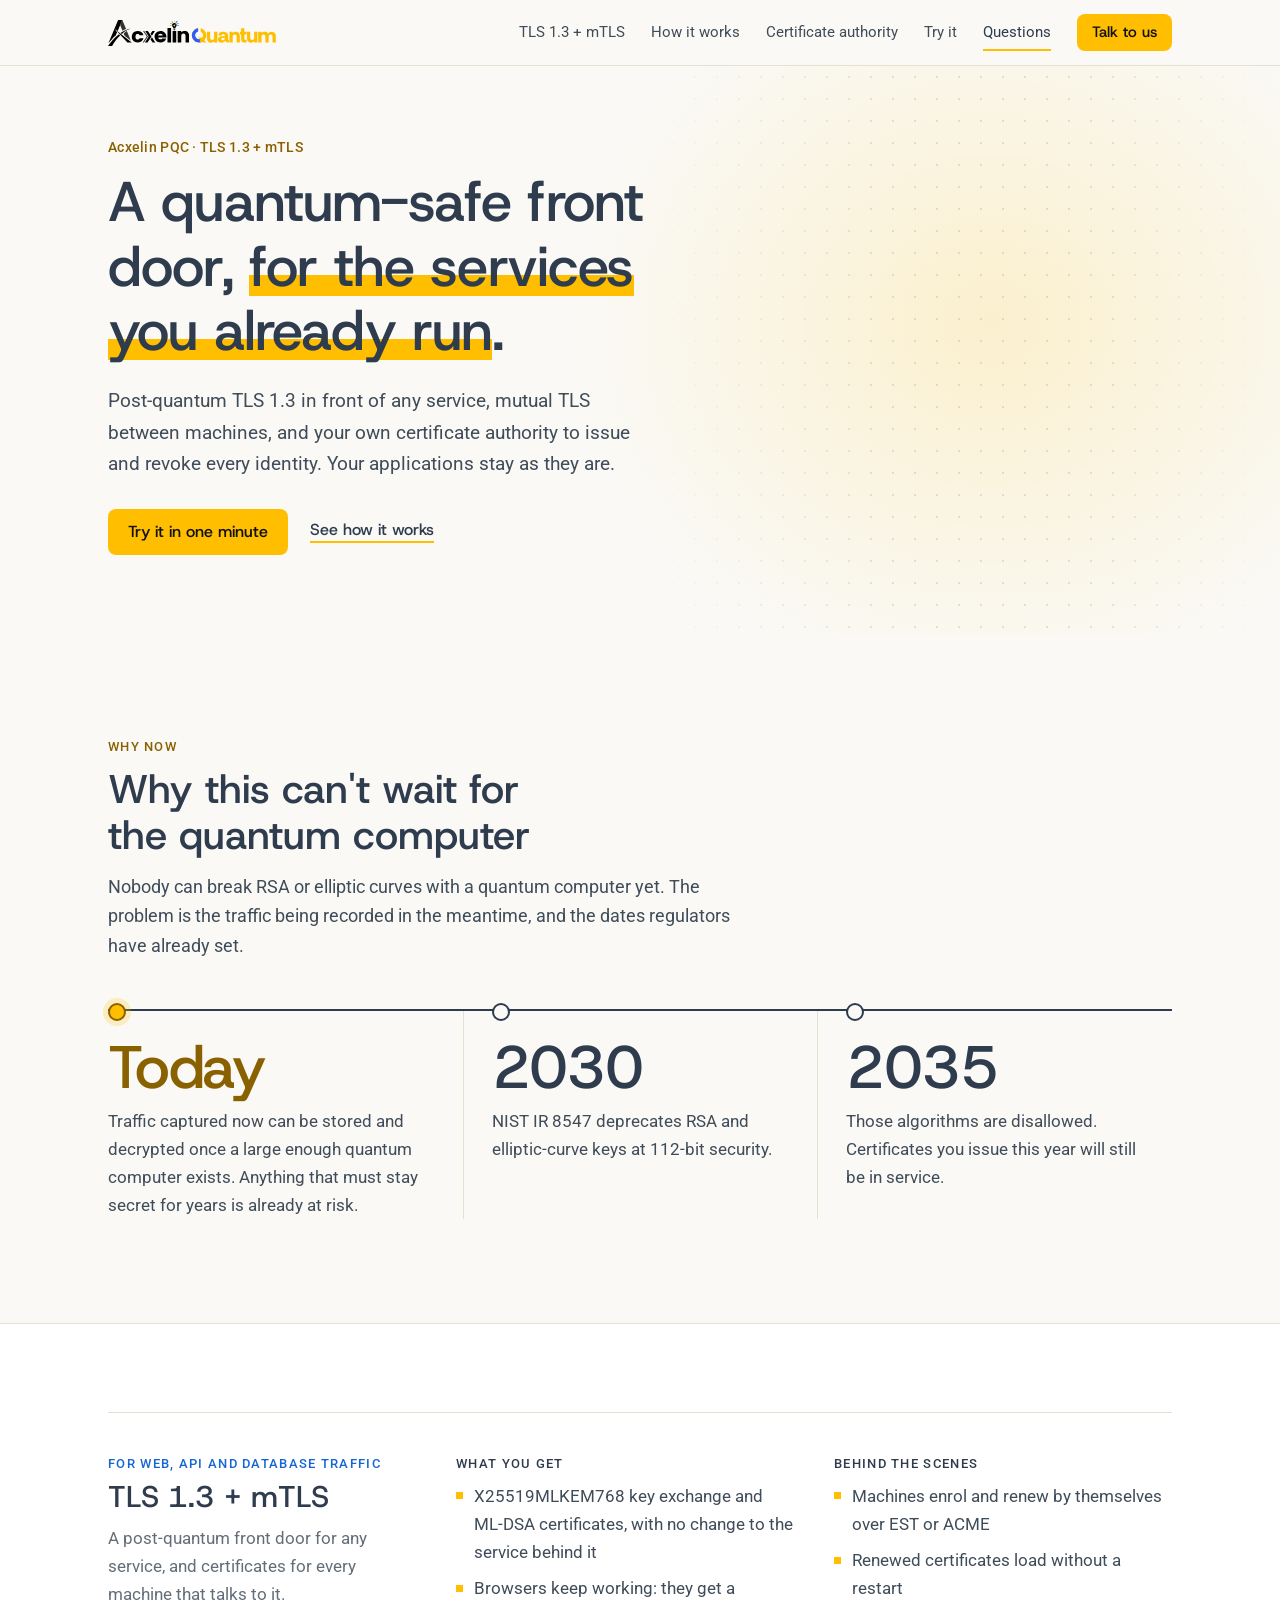
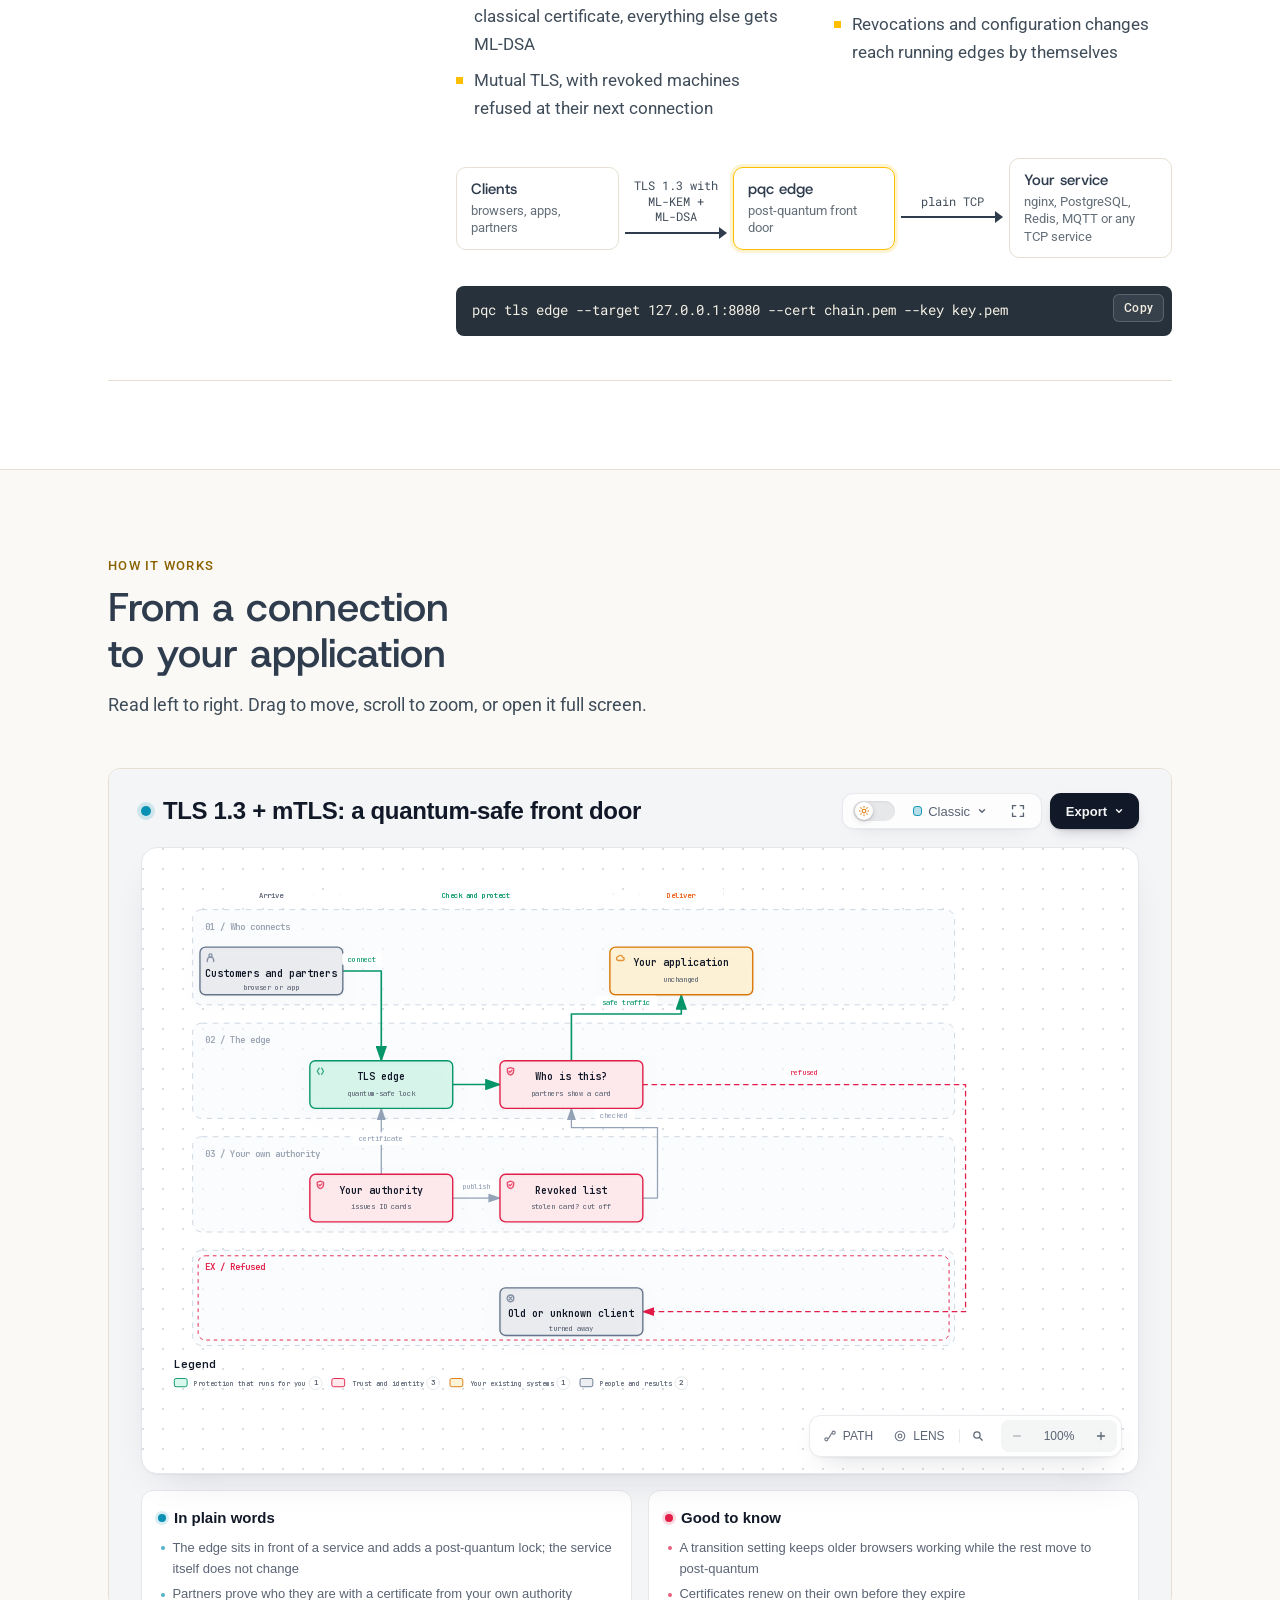
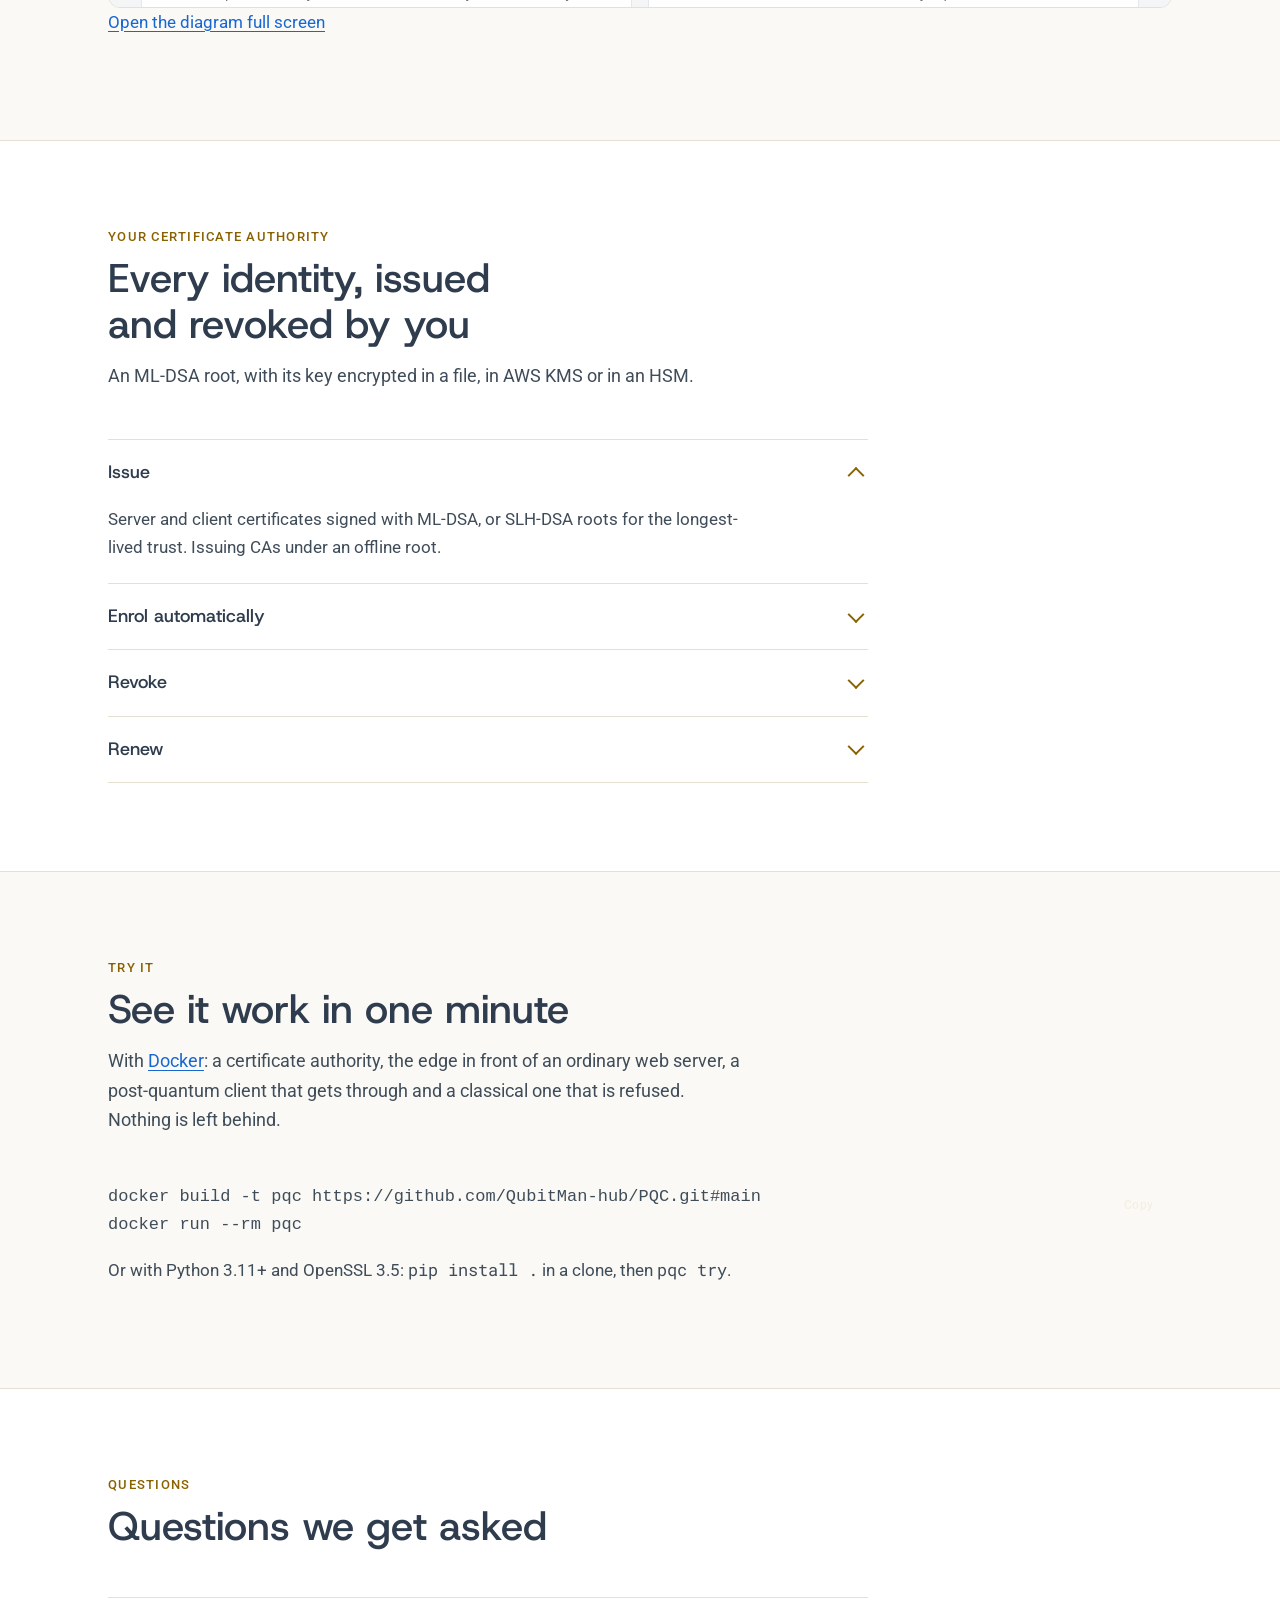
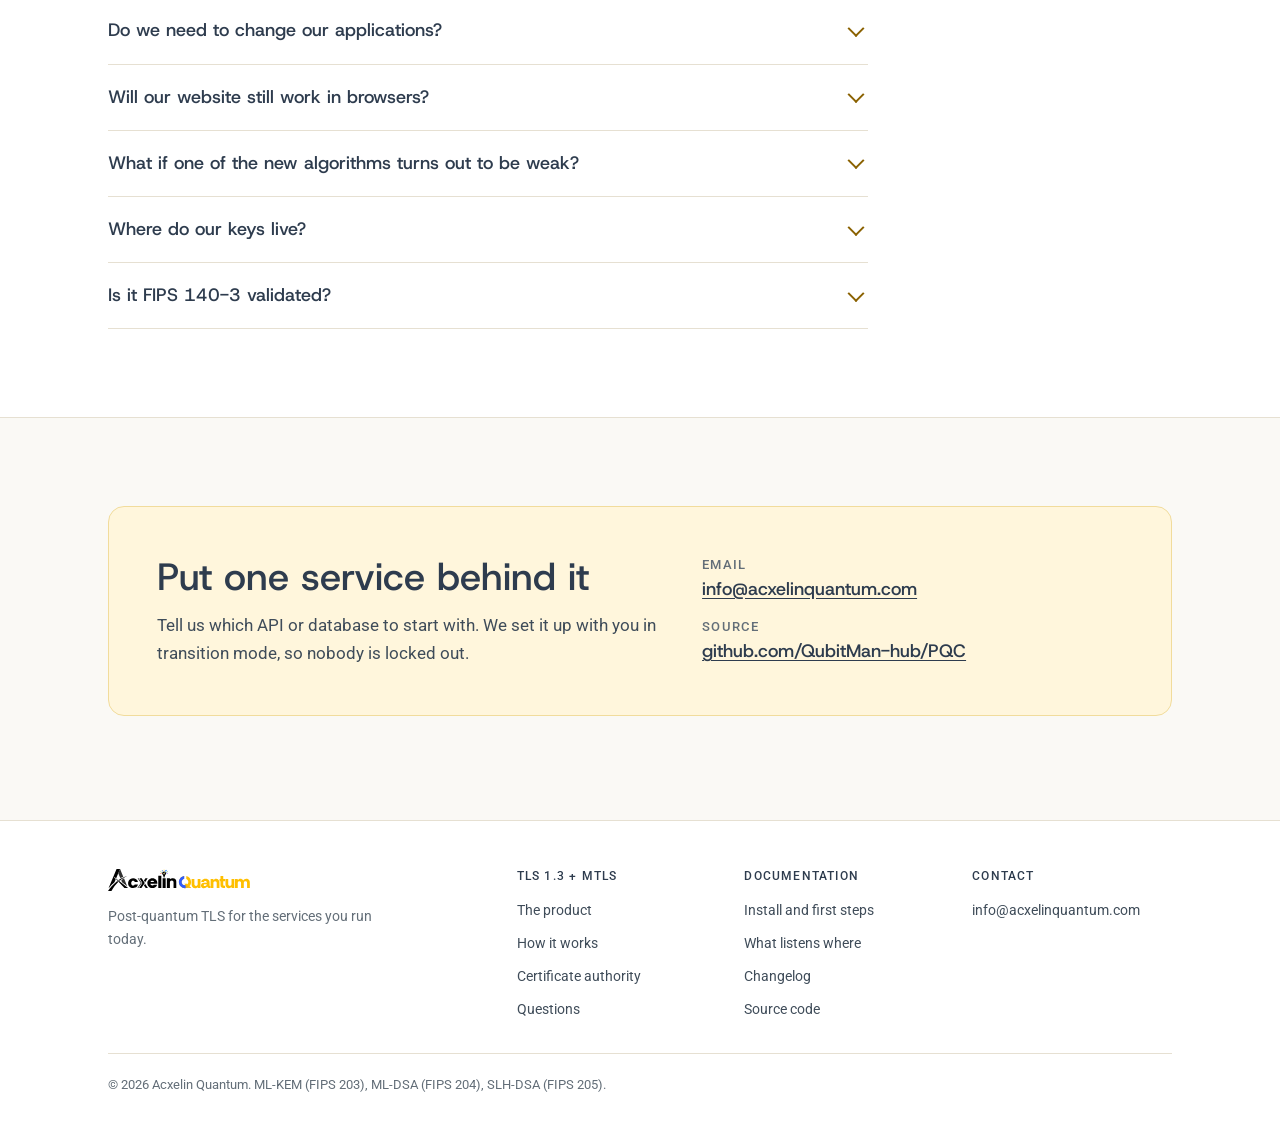
==== site/index.html @ 88c6c19c "Acxelin PQC: post-quantum TLS 1.3 + mTLS and its certificate authority The TLS edge (terminate and o" ====
<!doctype html>
<html lang="en">
<head>
<meta charset="utf-8">
<meta name="viewport" content="width=device-width, initial-scale=1, viewport-fit=cover">
<title>Acxelin PQC: TLS 1.3 + mTLS</title>
<meta name="description" content="Post-quantum TLS 1.3 in front of the services you already run, mutual TLS between them, and your own certificate authority.">
<meta name="theme-color" content="#faf9f5">
<link rel="icon" href="assets/favicon.png" type="image/png">
<link rel="apple-touch-icon" href="assets/apple-touch-icon.png">
<link rel="preload" href="assets/fonts/host-grotesk.woff2" as="font" type="font/woff2" crossorigin>
<link rel="preload" href="assets/fonts/roboto.woff2" as="font" type="font/woff2" crossorigin>
<link rel="stylesheet" href="style.css">
</head>
<body>
<a class="skip" href="#main">Skip to content</a>

<header class="top">
  <div class="wrap">
    <a href="#main" aria-label="Acxelin Quantum, top of page"><img src="assets/acxelin-quantum.svg" alt="Acxelin Quantum" width="537" height="83"></a>
    <nav id="nav" aria-label="Main">
      <a href="#tls">TLS 1.3 + mTLS</a>
      <a href="#how">How it works</a>
      <a href="#ca">Certificate authority</a>
      <a href="#use">Try it</a>
      <a href="#faq">Questions</a>
      <a class="btn" href="#contact">Talk to us</a>
    </nav>
    <button class="menu" type="button" aria-expanded="false" aria-controls="nav"><span></span>Menu</button>
  </div>
</header>

<main id="main">
  <div class="hero">
    <div class="wrap">
      <div>
        <p class="kicker">Acxelin PQC · TLS 1.3 + mTLS</p>
        <h1>A quantum-safe front door, <span>for the services you already run</span>.</h1>
        <p class="lead">Post-quantum TLS 1.3 in front of any service, mutual TLS between machines, and your own certificate authority to issue and revoke every identity. Your applications stay as they are.</p>
        <div class="actions">
          <a class="btn" href="#use">Try it in one minute</a>
          <a class="link" href="#how">See how it works</a>
        </div>
      </div>
    </div>
  </div>

  <section id="why">
    <div class="wrap">
      <div class="intro">
        <p class="kicker">Why now</p>
        <h2>Why this can't wait for the quantum computer</h2>
        <p>Nobody can break RSA or elliptic curves with a quantum computer yet. The problem is the traffic being recorded in the meantime, and the dates regulators have already set.</p>
      </div>
      <div class="dates">
        <div><strong class="now">Today</strong><p>Traffic captured now can be stored and decrypted once a large enough quantum computer exists. Anything that must stay secret for years is already at risk.</p></div>
        <div><strong>2030</strong><p>NIST IR 8547 deprecates RSA and elliptic-curve keys at 112-bit security.</p></div>
        <div><strong>2035</strong><p>Those algorithms are disallowed. Certificates you issue this year will still be in service.</p></div>
      </div>
    </div>
  </section>

  <section id="tls" class="alt">
    <div class="wrap">
      <article class="product">
        <div class="name"><span>For web, API and database traffic</span><h3>TLS 1.3 + mTLS</h3><p>A post-quantum front door for any service, and certificates for every machine that talks to it.</p></div>
        <div class="detail">
          <div><h4>What you get</h4><ul>
            <li>X25519MLKEM768 key exchange and ML-DSA certificates, with no change to the service behind it</li>
            <li>Browsers keep working: they get a classical certificate, everything else gets ML-DSA</li>
            <li>Mutual TLS, with revoked machines refused at their next connection</li>
          </ul></div>
          <div><h4>Behind the scenes</h4><ul>
            <li>Machines enrol and renew by themselves over EST or ACME</li>
            <li>Renewed certificates load without a restart</li>
            <li>Revocations and configuration changes reach running edges by themselves</li>
          </ul></div>
          <ol class="flow run" aria-label="Clients connect to the edge over post-quantum TLS; the edge passes plain TCP to your unchanged service">
            <li><b>Clients</b><span>browsers, apps, partners</span></li>
            <li class="hop"><span>TLS 1.3 with <i>ML-KEM</i> + <i>ML-DSA</i></span></li>
            <li class="edge"><b>pqc edge</b><span>post-quantum front door</span></li>
            <li class="hop"><span>plain TCP</span></li>
            <li><b>Your service</b><span>nginx, PostgreSQL, Redis, MQTT or any TCP service</span></li>
          </ol>
          <div class="run"><pre>pqc tls edge --target 127.0.0.1:8080 --cert chain.pem --key key.pem</pre></div>
        </div>
      </article>
    </div>
  </section>

  <section id="how">
    <div class="wrap">
      <div class="intro">
        <p class="kicker">How it works</p>
        <h2>From a connection to your application</h2>
        <p>Read left to right. Drag to move, scroll to zoom, or open it full screen.</p>
      </div>
      <iframe class="diagram" src="how-it-works/tls.html" title="TLS 1.3 + mTLS: clients reach the edge, which checks their certificate against your authority and its revocation list, refuses old or unknown clients, and passes safe traffic to your unchanged application" loading="lazy"></iframe>
      <p class="fine"><a href="how-it-works/tls.html">Open the diagram full screen</a></p>
    </div>
  </section>

  <section id="ca" class="alt">
    <div class="wrap">
      <div class="intro">
        <p class="kicker">Your certificate authority</p>
        <h2>Every identity, issued and revoked by you</h2>
        <p>An ML-DSA root, with its key encrypted in a file, in AWS KMS or in an HSM.</p>
      </div>
      <div class="faq">
        <details open><summary>Issue</summary><p>Server and client certificates signed with ML-DSA, or SLH-DSA roots for the longest-lived trust. Issuing CAs under an offline root.</p></details>
        <details><summary>Enrol automatically</summary><p>Machines enrol and renew over EST (RFC 7030) with one-time tokens, or over ACME (RFC 8555); their keys never leave them.</p></details>
        <details><summary>Revoke</summary><p>One command adds a certificate to the revocation list; edges fetch it every minute and refuse that certificate from the next connection.</p></details>
        <details><summary>Renew</summary><p><code>pqc ca maintain</code>, run daily, renews what expires within 30 days and re-signs the revocation list.</p></details>
      </div>
    </div>
  </section>

  <section id="use">
    <div class="wrap">
      <div class="intro">
        <p class="kicker">Try it</p>
        <h2>See it work in one minute</h2>
        <p>With <a href="https://www.docker.com/products/docker-desktop/">Docker</a>: a certificate authority, the edge in front of an ordinary web server, a post-quantum client that gets through and a classical one that is refused. Nothing is left behind.</p>
      </div>
      <pre>docker build -t pqc https://github.com/QubitMan-hub/PQC.git#main
docker run --rm pqc</pre>
      <p class="fine">Or with Python 3.11+ and OpenSSL 3.5: <code>pip install .</code> in a clone, then <code>pqc try</code>.</p>
    </div>
  </section>

  <section id="faq" class="alt">
    <div class="wrap">
      <div class="intro">
        <p class="kicker">Questions</p><h2>Questions we get asked</h2></div>
      <div class="faq">
        <details><summary>Do we need to change our applications?</summary><p>No. The TLS edge runs in front of the service, as a separate machine or as a Kubernetes sidecar, and forwards plain traffic to it. Clients that cannot speak post-quantum TLS yet can reach the service through a second edge on their side.</p></details>
        <details><summary>Will our website still work in browsers?</summary><p>Yes. Browsers already use the post-quantum key exchange, but they cannot check ML-DSA certificates yet. In transition mode the edge gives them a normal ECDSA or RSA certificate and gives ML-DSA to every client that can use it, on the same port.</p></details>
        <details><summary>What if one of the new algorithms turns out to be weak?</summary><p>Every connection combines a classical algorithm with a post-quantum one, so an attacker has to break both. If either holds, your data stays protected.</p></details>
        <details><summary>Where do our keys live?</summary><p>On your systems, or in your own AWS KMS or HSM. We never hold your keys, and nothing depends on a service we run.</p></details>
        <details><summary>Is it FIPS 140-3 validated?</summary><p>Not yet. It uses the FIPS 203, 204 and 205 algorithms through OpenSSL 3.5, but the product has not been through FIPS 140-3 validation, and no independent security review has been done yet.</p></details>
      </div>
    </div>
  </section>

  <section class="contact" id="contact">
    <div class="wrap">
      <div class="box">
        <div>
          <h2>Put one service behind it</h2>
          <p>Tell us which API or database to start with. We set it up with you in transition mode, so nobody is locked out.</p>
        </div>
        <dl>
          <div><dt>Email</dt><dd><a href="mailto:info@acxelinquantum.com">info@acxelinquantum.com</a></dd></div>
          <div><dt>Source</dt><dd><a href="https://github.com/QubitMan-hub/PQC">github.com/QubitMan-hub/PQC</a></dd></div>
        </dl>
      </div>
    </div>
  </section>
</main>

<footer>
  <div class="wrap">
    <div class="brand">
      <a href="#main" aria-label="Acxelin PQC"><img src="assets/acxelin-quantum.svg" alt="Acxelin Quantum" width="537" height="83"></a>
      <p>Post-quantum TLS for the services you run today.</p>
    </div>
    <nav aria-label="Footer">
      <div><b>TLS 1.3 + mTLS</b><a href="#tls">The product</a><a href="#how">How it works</a><a href="#ca">Certificate authority</a><a href="#faq">Questions</a></div>
      <div><b>Documentation</b><a href="https://github.com/QubitMan-hub/PQC#install">Install and first steps</a><a href="https://github.com/QubitMan-hub/PQC#what-listens-where">What listens where</a><a href="https://github.com/QubitMan-hub/PQC/blob/main/CHANGELOG.md">Changelog</a><a href="https://github.com/QubitMan-hub/PQC">Source code</a></div>
      <div><b>Contact</b><a href="mailto:info@acxelinquantum.com">info@acxelinquantum.com</a></div>
    </nav>
    <small>© 2026 Acxelin Quantum. ML-KEM (FIPS 203), ML-DSA (FIPS 204), SLH-DSA (FIPS 205).</small>
  </div>
</footer>
<script src="site.js" defer></script>
</body>
</html>
---- site/style.css ----
@font-face { font-family: "Host Grotesk"; font-style: normal; font-weight: 400 600; font-display: swap; src: url("assets/fonts/host-grotesk.woff2") format("woff2"); }
@font-face { font-family: "Roboto"; font-style: normal; font-weight: 400 500; font-display: swap; src: url("assets/fonts/roboto.woff2") format("woff2"); }
@font-face { font-family: "Roboto Mono"; font-style: normal; font-weight: 400 500; font-display: swap; src: url("assets/fonts/roboto-mono.woff2") format("woff2"); }
:root {
  color-scheme: light;
  --bg: #faf9f5;
  --paper: #ffffff;
  --ink: #2e3c4e;
  --body: #3f4c59;
  --muted: #636e78;
  --rule: #e6e0d2;
  --amber: #ffbf00;
  --amber-deep: #8a6100;
  --amber-wash: #fff6dc;
  --blue: #1767d2;
  --ok: #26734d;
  --warn: #8a6100;
  --bad: #b3431f;
  --display: "Host Grotesk", "Segoe UI", system-ui, sans-serif;
  --text: Roboto, "Segoe UI", system-ui, sans-serif;
  --mono: "Roboto Mono", ui-monospace, Menlo, Consolas, monospace;
}
* { box-sizing: border-box; }
html { scroll-behavior: smooth; }
@media (prefers-reduced-motion: reduce) { html { scroll-behavior: auto; } }
body { margin: 0; background: var(--bg); color: var(--body); font: 400 17px/1.65 var(--text); -webkit-font-smoothing: antialiased; }
img { max-width: 100%; display: block; }
a { color: var(--blue); text-underline-offset: 3px; }
a:focus-visible, button:focus-visible, summary:focus-visible { outline: 3px solid var(--blue); outline-offset: 3px; border-radius: 4px; }
h1, h2, h3 { font-family: var(--display); color: var(--ink); font-weight: 500; line-height: 1.15; margin: 0; text-wrap: balance; }
p { margin: 0; }
ul, ol { margin: 0; padding: 0; list-style: none; }
.skip { position: absolute; left: -999px; top: 8px; background: var(--ink); color: #fff; padding: 8px 12px; border-radius: 6px; z-index: 50; }
.skip:focus { left: 16px; }
.wrap { max-width: 1120px; margin: 0 auto; padding-inline: 28px; }
@media (max-width: 560px) { .wrap { padding-inline: 16px; } }
.kicker { font: 500 14px/1.3 var(--text); color: var(--amber-deep); letter-spacing: .02em; }
.kicker a { color: inherit; }
.kicker span { color: var(--rule); margin-inline: 4px; }
.btn { display: inline-flex; align-items: center; gap: 10px; font: 500 16px/1 var(--display); padding: 15px 20px; border-radius: 8px; text-decoration: none; background: var(--amber); color: #111; transition: box-shadow .15s; }
.btn:hover { box-shadow: 0 4px 0 #e5a500; }
.btn:active { transform: translateY(1px); box-shadow: 0 2px 0 #e5a500; }
.link { font: 500 16px/1 var(--display); color: var(--ink); text-decoration: none; border-bottom: 2px solid var(--amber); padding-bottom: 3px; }
.link:hover { color: #000; }
button.link { background: none; border: 0; border-bottom: 2px solid var(--amber); border-radius: 0; padding: 0 0 3px; cursor: pointer; }
code, .mono { font-family: var(--mono); }

/* header */
.top { position: sticky; top: 0; z-index: 20; background: rgba(250, 249, 245, .9); backdrop-filter: saturate(1.4) blur(10px); -webkit-backdrop-filter: saturate(1.4) blur(10px); border-bottom: 1px solid var(--rule); transition: box-shadow .2s; }
.top.scrolled { box-shadow: 0 10px 30px -22px rgba(46, 60, 78, .45); }
.top .wrap { display: flex; align-items: center; justify-content: space-between; gap: 20px; padding-block: 14px; }
.top img { height: 26px; width: auto; }
.top nav { display: flex; align-items: center; gap: 26px; }
.top nav a { color: var(--body); text-decoration: none; white-space: nowrap; font-size: 15px; padding-block: 6px; box-shadow: inset 0 -2px transparent; transition: color .15s, box-shadow .15s; }
.top nav a:hover { color: var(--ink); }
.top nav a[aria-current] { color: var(--ink); box-shadow: inset 0 -2px var(--amber); }
.top nav .tool { padding-left: 22px; border-left: 1px solid var(--rule); color: var(--ink); font-weight: 500; }
.top nav .back::before { content: "\2190"; margin-right: 6px; color: var(--amber-deep); }
.top nav .btn { padding: 11px 15px; font-size: 15px; color: #111; }
.top nav .help { display: inline-grid; place-items: center; width: 34px; height: 34px; padding: 0; border: 1px solid var(--rule); border-radius: 50%; font: 600 15px/1 var(--display); color: var(--ink); background: var(--paper); }
.top nav .help:hover { border-color: var(--amber); color: #000; }
.top nav .help b { position: absolute; width: 1px; height: 1px; overflow: hidden; clip-path: inset(50%); white-space: nowrap; }
.menu { display: none; align-items: center; gap: 10px; background: none; border: 1px solid var(--rule); border-radius: 8px; padding: 9px 12px; font: 500 15px/1 var(--display); color: var(--ink); cursor: pointer; }
.menu span, .menu span::before, .menu span::after { display: block; width: 16px; height: 2px; background: currentColor; border-radius: 1px; position: relative; transition: transform .2s, background .2s; }
.menu span::before, .menu span::after { content: ""; position: absolute; left: 0; }
.menu span::before { top: -5px; }
.menu span::after { top: 5px; }
.top.open .menu span { background: transparent; }
.top.open .menu span::before { transform: translateY(5px) rotate(45deg); }
.top.open .menu span::after { transform: translateY(-5px) rotate(-45deg); }
@media (max-width: 960px) {
  .top nav { gap: 20px; }
  .top nav .tool { padding-left: 16px; }
}
@media (max-width: 920px) {
  .menu { display: inline-flex; }
  .top .wrap > a:first-child { margin-right: auto; }
  .top nav a:not(.btn) { display: none; }
  .top.open nav { position: absolute; top: 100%; left: 0; right: 0; flex-direction: column; align-items: stretch; gap: 0; padding: 6px 16px 18px; background: var(--bg); border-bottom: 1px solid var(--rule); box-shadow: 0 18px 30px -24px rgba(46, 60, 78, .5); }
  .top.open nav a:not(.btn) { display: block; padding: 13px 0; font-size: 17px; border-bottom: 1px solid var(--rule); box-shadow: none; }
  .top.open nav .tool { padding-left: 0; border-left: 0; }
  .top.open nav .help { width: auto; height: auto; border: 0; border-bottom: 1px solid var(--rule); border-radius: 0; background: none; font: inherit; }
  .top.open nav .help span { display: none; }
  .top.open nav .help b { position: static; width: auto; height: auto; clip-path: none; font-weight: 400; }
  .top.open nav .btn { margin-top: 14px; justify-content: center; }
}
@media (max-width: 400px) { .top .wrap > nav .btn { display: none; } .top.open .wrap > nav .btn { display: inline-flex; } }
[id] { scroll-margin-top: 84px; }

/* hero */
.hero { padding-block: 72px 80px; position: relative; overflow: hidden; isolation: isolate; }
.hero::before { content: ""; position: absolute; z-index: -1; inset: -20% -10% auto 45%; height: 130%; background: radial-gradient(closest-side, rgba(255, 191, 0, .16), rgba(255, 191, 0, 0)); pointer-events: none; }
.hero::after { content: ""; position: absolute; z-index: -1; inset: 0 0 0 50%; background-image: radial-gradient(rgba(46, 60, 78, .13) 1px, transparent 1.4px); background-size: 22px 22px; -webkit-mask-image: linear-gradient(90deg, transparent, #000 40%, #000 70%, transparent); mask-image: linear-gradient(90deg, transparent, #000 40%, #000 70%, transparent); pointer-events: none; }
@media (max-width: 940px) { .hero::after { inset: 45% 0 0 0; } .hero::before { inset: 30% -30% auto 0; } }
.hero.lost .wrap { grid-template-columns: minmax(0, 1fr); min-height: 46vh; }
.hero .wrap { display: grid; grid-template-columns: 1.1fr .9fr; gap: 64px; align-items: center; }
@media (max-width: 940px) { .hero .wrap { grid-template-columns: 1fr; gap: 44px; } .hero { padding-block: 44px 56px; } }
.hero h1 { font-size: clamp(36px, 4.6vw, 56px); letter-spacing: -.015em; margin-block: 14px 22px; }
.hero h1 span { background: linear-gradient(transparent 62%, var(--amber) 62%, var(--amber) 90%, transparent 90%); }
.hero .lead { font-size: 19px; max-width: 34em; }
.hero .actions { display: flex; flex-wrap: wrap; align-items: center; gap: 22px; margin-top: 30px; }
.hero .fine { margin-top: 18px; font-size: 14px; color: var(--muted); }
.hero .try { display: grid; gap: 8px; margin-top: 28px; max-width: 560px; }
.hero .try p { font-size: 14px; color: var(--muted); }
.hero .try pre { margin: 0; padding: 13px 80px 13px 16px; background: #26313c; color: #f4efe2; border-radius: 8px; font: 13.5px/1.6 var(--mono); overflow-x: auto; }

.report { background: var(--paper); border: 1px solid var(--rule); border-radius: 12px; box-shadow: 0 1px 0 var(--rule), 0 18px 40px -24px rgba(46, 60, 78, .35); overflow: hidden; }
.report header { display: flex; justify-content: space-between; align-items: baseline; gap: 12px; padding: 16px 20px; border-bottom: 1px solid var(--rule); }
.report header b { font: 500 15px/1.3 var(--display); color: var(--ink); }
.report header span { font-size: 13px; color: var(--muted); }
.report table { width: 100%; border-collapse: collapse; font-size: 14px; }
.report td { padding: 12px 20px; border-bottom: 1px solid var(--rule); vertical-align: middle; }
.report tr:last-child td { border-bottom: 0; }
.report td:first-child { font-family: var(--mono); font-size: 13px; color: var(--ink); overflow-wrap: anywhere; }
.report td small { display: block; margin-top: 3px; font: 400 13px/1.4 var(--text); color: var(--muted); }
.report td:last-child { width: 1%; text-align: right; }
.grade { display: inline-grid; place-items: center; width: 28px; height: 28px; border-radius: 6px; font: 600 15px/1 var(--display); }
.g-a { background: #e3f1e8; color: var(--ok); }
.g-b { background: #fff1c7; color: var(--warn); }
.g-c { background: #fbe5dc; color: var(--bad); }
.g-f { background: #ece9e2; color: #4f5963; }
.report footer { padding: 12px 20px; background: var(--bg); border-top: 1px solid var(--rule); font-size: 13px; color: var(--muted); }

/* built on */
.built { border-block: 1px solid var(--rule); }
.built .wrap { display: flex; flex-wrap: wrap; align-items: baseline; gap: 8px 26px; padding-block: 18px; font-size: 15px; color: var(--muted); }
.built b { font: 500 13px/1 var(--text); letter-spacing: .1em; text-transform: uppercase; color: var(--ink); }

section { padding-block: 104px 0; }
@media (max-width: 720px) { section { padding-block: 72px 0; } }
.intro { max-width: 640px; margin-bottom: 48px; display: grid; gap: 14px; }
.intro .kicker { margin-bottom: -4px; letter-spacing: .1em; text-transform: uppercase; font-size: 12.5px; }
.intro h2 { font-size: clamp(30px, 3.4vw, 40px); }
.intro p { font-size: 18px; }

/* dates */
.dates { display: grid; grid-template-columns: repeat(3, 1fr); gap: 0; border-top: 2px solid var(--ink); }
.dates > div { padding: 26px 28px 0 0; display: grid; gap: 10px; align-content: start; position: relative; }
.dates > div::before { content: ""; position: absolute; top: -8px; left: 0; width: 14px; height: 14px; border-radius: 50%; background: var(--bg); border: 2px solid var(--ink); }
.dates > div + div::before { left: 28px; }
.dates > div:first-child::before { background: var(--amber); border-color: var(--amber-deep); box-shadow: 0 0 0 5px rgba(255, 191, 0, .22); }
.dates > div + div { padding-left: 28px; border-left: 1px solid var(--rule); }
.dates strong { font: 500 clamp(40px, 5vw, 60px)/1 var(--display); color: var(--ink); letter-spacing: -.02em; }
.dates strong.now { color: var(--amber-deep); }
@media (max-width: 760px) { .dates { grid-template-columns: 1fr; } .dates > div, .dates > div + div { padding: 22px 0; border-left: 0; border-bottom: 1px solid var(--rule); } .dates > div + div::before { display: none; } }

/* products */
.product { display: grid; grid-template-columns: 300px minmax(0, 1fr); gap: 48px; padding-block: 44px; border-top: 1px solid var(--rule); }
.product:last-of-type { border-bottom: 1px solid var(--rule); }
@media (max-width: 860px) { .product { grid-template-columns: minmax(0, 1fr); gap: 20px; padding-block: 34px; } }
.product .name { display: grid; gap: 10px; align-content: start; align-self: start; }
@media (min-width: 861px) { .product .name { position: sticky; top: 96px; } }
.jump { display: grid; grid-template-columns: repeat(4, minmax(0, 1fr)); gap: 14px; margin-bottom: 40px; }
.jump a { position: relative; display: grid; gap: 8px; align-content: start; padding: 20px 20px 18px; background: var(--paper); border: 1px solid var(--rule); border-radius: 10px; text-decoration: none; color: var(--body); transition: border-color .15s, transform .15s, box-shadow .15s; }
.jump a::after { content: "\2193"; position: absolute; top: 18px; right: 18px; color: var(--amber-deep); transition: transform .15s; }
.jump a:hover { border-color: var(--amber); transform: translateY(-2px); box-shadow: 0 14px 28px -22px rgba(46, 60, 78, .5); }
.jump a:hover::after { transform: translateY(3px); }
.jump span { font: 500 12px/1.3 var(--text); letter-spacing: .08em; text-transform: uppercase; color: var(--blue); padding-right: 18px; }
.jump b { font: 500 20px/1.25 var(--display); color: var(--ink); }
.jump code { font-size: 13px; color: var(--muted); }
.jump small { margin-top: 4px; padding-top: 10px; border-top: 1px solid var(--rule); font-size: 14px; line-height: 1.4; color: var(--body); }
.ca { display: flex; flex-wrap: wrap; align-items: baseline; gap: 4px 14px; margin-bottom: 24px; padding: 16px 20px; border-radius: 10px; background: var(--ink); }
.ca b { font: 500 18px/1.3 var(--display); color: #fff; }
.ca span { font-size: 15px; line-height: 1.45; color: #d5dce4; }
@media (min-width: 901px) { .jump a::before { content: ""; position: absolute; left: 32px; top: -25px; width: 2px; height: 24px; background: var(--amber); } }
@media (max-width: 900px) { .jump { grid-template-columns: repeat(2, minmax(0, 1fr)); } }
@media (max-width: 480px) { .jump { grid-template-columns: minmax(0, 1fr); } }
.product .name span { font: 500 13px/1 var(--text); letter-spacing: .1em; text-transform: uppercase; color: var(--blue); }
.product h3 { font-size: 30px; }
.product .name p { color: var(--muted); }
.product .detail { display: grid; grid-template-columns: repeat(2, minmax(0, 1fr)); gap: 28px 40px; }
@media (max-width: 640px) { .product .detail { grid-template-columns: minmax(0, 1fr); } }
.product h4 { font: 500 13px/1 var(--text); letter-spacing: .1em; text-transform: uppercase; color: var(--ink); margin: 0 0 12px; }
.product ul li { position: relative; padding-left: 18px; margin-bottom: 8px; }
.product ul li::before { content: ""; position: absolute; left: 0; top: .62em; width: 7px; height: 7px; background: var(--amber); }
.product .run { grid-column: 1 / -1; }
.product pre, .ways pre, .settings pre, #coverage pre { margin: 0; padding: 14px 16px; background: #26313c; color: #f4efe2; border-radius: 8px; font: 13.5px/1.6 var(--mono); overflow-x: auto; }
.product .with { font-size: 15px; color: var(--muted); }
.flow { display: grid; grid-template-columns: 1fr minmax(96px, .7fr) 1fr minmax(96px, .7fr) 1fr; align-items: center; }
.flow li { display: grid; gap: 2px; padding: 12px 14px; border: 1px solid var(--rule); border-radius: 10px; background: var(--paper); min-width: 0; }
.flow li b { font: 500 15px/1.3 var(--display); color: var(--ink); }
.flow li span { font-size: 13px; line-height: 1.35; color: var(--muted); }
.flow li.edge { border-color: var(--amber); box-shadow: 0 0 0 3px rgba(255, 191, 0, .18); }
.flow li.hop { border: 0; background: none; padding: 0 10px 14px; position: relative; text-align: center; align-self: center; }
.flow li.hop::before { content: ""; position: absolute; left: 6px; right: 12px; bottom: 5px; border-top: 2px solid var(--ink); }
.flow li.hop::after { content: ""; position: absolute; right: 6px; bottom: 0; border: 6px solid transparent; border-left: 8px solid var(--ink); border-right: 0; }
.flow li.hop span { font: 400 12px/1.3 var(--mono); color: var(--body); }
.flow li.hop i { font-style: normal; white-space: nowrap; }
@media (max-width: 760px) {
  .flow { grid-template-columns: 1fr; }
  .flow li.hop { padding: 6px 0 6px 28px; text-align: left; }
  .flow li.hop::before { left: 14px; right: auto; top: 0; bottom: 0; border-top: 0; border-left: 2px solid var(--ink); }
  .flow li.hop::after { left: 9px; right: auto; top: auto; bottom: -2px; border: 6px solid transparent; border-top: 8px solid var(--ink); border-bottom: 0; }
}
.code { position: relative; min-width: 0; }
.code pre { padding-right: 76px; white-space: pre-wrap; overflow-wrap: anywhere; }
.copy { position: absolute; top: 8px; right: 8px; font: 500 12px/1 var(--text); letter-spacing: .02em; color: #f4efe2; background: rgba(255, 255, 255, .08); border: 1px solid rgba(255, 255, 255, .18); border-radius: 6px; padding: 7px 10px; cursor: pointer; transition: background .15s, border-color .15s; }
.copy:hover { background: rgba(255, 191, 0, .18); border-color: var(--amber); }

/* band */
.band { margin-top: 104px; position: relative; min-height: 360px; display: grid; align-items: end; overflow: hidden; }
.band img { position: absolute; inset: 0; width: 100%; height: 100%; object-fit: cover; }
.band::after { content: ""; position: absolute; inset: 0; background: linear-gradient(90deg, rgba(250, 249, 245, .96) 0%, rgba(250, 249, 245, .88) 42%, rgba(250, 249, 245, 0) 78%); }
.band .wrap { position: relative; z-index: 1; padding-block: 56px; width: 100%; }
.band p { font: 500 clamp(24px, 2.8vw, 32px)/1.3 var(--display); color: var(--ink); max-width: 20em; }
.band small { display: block; margin-top: 14px; font: 400 16px/1.5 var(--text); color: var(--body); max-width: 34em; }
@media (max-width: 720px) { .band::after { background: rgba(250, 249, 245, .9); } }

/* works with */
.tested { padding: 48px; border-radius: 16px; background: #1f2934; color: #c9d1d9; position: relative; overflow: hidden; isolation: isolate; }
.tested::before { content: ""; position: absolute; z-index: -1; inset: -30% 40% auto -10%; height: 120%; background: radial-gradient(closest-side, rgba(255, 191, 0, .12), rgba(255, 191, 0, 0)); }
.tested::after { content: ""; position: absolute; z-index: -1; inset: 0 0 50% 55%; background-image: radial-gradient(rgba(255, 255, 255, .09) 1px, transparent 1.4px); background-size: 22px 22px; -webkit-mask-image: linear-gradient(200deg, #000, transparent 70%); mask-image: linear-gradient(200deg, #000, transparent 70%); }
.tested-head { display: grid; grid-template-columns: minmax(0, 1.2fr) minmax(0, 1fr); gap: 24px 48px; align-items: end; margin-bottom: 36px; }
.tested .intro { margin-bottom: 0; }
.tested .intro h2 { color: #fff; }
.tested .intro .kicker { color: var(--amber); }
.proof { display: grid; grid-template-columns: repeat(3, minmax(0, 1fr)); gap: 12px; margin: 0; }
.proof div { padding: 14px 16px; border: 1px solid rgba(255, 255, 255, .1); border-radius: 10px; background: rgba(255, 255, 255, .03); }
.proof dt { font: 500 30px/1 var(--display); color: var(--amber); letter-spacing: -.01em; }
.proof dd { margin: 8px 0 0; font-size: 13.5px; line-height: 1.35; color: #9aa5b1; }
.apps { display: grid; grid-template-columns: repeat(3, minmax(0, 1fr)); gap: 12px; }
.apps li { display: grid; grid-template-columns: 44px minmax(0, 1fr); grid-template-rows: auto 1fr auto; column-gap: 14px; row-gap: 4px; padding: 18px; border-radius: 12px; background: rgba(255, 255, 255, .04); border: 1px solid rgba(255, 255, 255, .08); transition: border-color .15s, background .15s; }
.apps li:hover { border-color: color-mix(in srgb, var(--c) 60%, transparent); background: rgba(255, 255, 255, .06); }
.apps i { grid-row: span 3; width: 44px; height: 44px; display: grid; place-items: center; border-radius: 10px; font: 600 15px/1 var(--display); font-style: normal; color: #14191f; background: var(--c); }
.apps b { font: 500 17px/1.3 var(--display); color: #fff; }
.apps span { font-size: 14px; line-height: 1.45; color: #a8b2bd; }
.apps em { justify-self: start; margin-top: 8px; font: 500 11.5px/1 var(--text); font-style: normal; letter-spacing: .08em; text-transform: uppercase; color: var(--c); }
.apps em::before { content: ""; display: inline-block; width: 6px; height: 6px; margin-right: 7px; border-radius: 50%; background: var(--c); vertical-align: 1px; }
.k-tls { --c: #ffbf00; } .k-ca { --c: #7cb4ff; } .k-ops { --c: #c9a7ff; }
@media (max-width: 960px) { .tested-head { grid-template-columns: minmax(0, 1fr); } .apps { grid-template-columns: repeat(2, minmax(0, 1fr)); } }
@media (max-width: 600px) { .tested { padding: 28px 18px; } .apps { grid-template-columns: minmax(0, 1fr); } .proof { gap: 8px; } .proof div { padding: 12px; } .proof dt { font-size: 24px; } .proof dd { font-size: 12.5px; } }

/* use it yourself */
.path { display: grid; grid-template-columns: repeat(3, minmax(0, 1fr)); gap: 16px; position: relative; isolation: isolate; padding-top: 18px; }
.path > li { position: relative; display: grid; align-content: start; gap: 12px; padding: 30px 24px 26px; background: var(--paper); border: 1px solid var(--rule); border-radius: 12px; transition: border-color .15s, box-shadow .15s; }
.path > li:hover { border-color: #d9cfb8; box-shadow: 0 14px 28px -24px rgba(46, 60, 78, .45); }
.path .n { position: absolute; top: -18px; left: 22px; width: 36px; height: 36px; display: grid; place-items: center; border-radius: 50%; background: var(--ink); color: #fff; font: 600 16px/1 var(--display); box-shadow: 0 0 0 5px var(--bg); }
.path > li:first-child .n { background: var(--amber); color: #111; }
.path small { font: 500 12px/1.3 var(--text); letter-spacing: .08em; text-transform: uppercase; color: var(--blue); }
.path small code { text-transform: none; letter-spacing: 0; font-size: 12.5px; }
.path h3 { font-size: 22px; }
.path p { font-size: 15.5px; color: var(--muted); }
.path pre { margin: 0; padding: 14px 76px 14px 16px; background: #26313c; color: #f4efe2; border-radius: 8px; font: 13.5px/1.6 var(--mono); overflow-x: auto; }
.path .link { justify-self: start; font-size: 15px; }
.os { display: flex; flex-wrap: wrap; gap: 8px; }
.os span { padding: 5px 11px; border: 1px solid var(--rule); border-radius: 999px; font-size: 13.5px; color: var(--ink); background: var(--bg); }
.path .doclinks { gap: 0; }
.path .doclinks li { border-bottom: 1px solid var(--rule); }
.path .doclinks li:last-child { border-bottom: 0; }
.path .doclinks a { display: flex; justify-content: space-between; gap: 12px; padding: 10px 0; text-decoration: none; font-size: 15.5px; }
.path .doclinks a::after { content: "\2192"; color: var(--amber-deep); transition: transform .15s; }
.path .doclinks a:hover { color: #000; }
.path .doclinks a:hover::after { transform: translateX(3px); }
@media (min-width: 901px) { .path::before { content: ""; position: absolute; z-index: -1; top: 18px; left: 40px; right: 40px; border-top: 2px dashed #e1d7c0; } }
@media (max-width: 900px) { .path { grid-template-columns: minmax(0, 1fr); gap: 34px; } }

/* faq */
.faq { max-width: 760px; }
.faq details { border-bottom: 1px solid var(--rule); }
.faq details:first-child { border-top: 1px solid var(--rule); }
.faq summary:hover { color: #000; }
.faq summary { cursor: pointer; list-style: none; padding: 20px 36px 20px 0; position: relative; font: 500 18px/1.4 var(--display); color: var(--ink); }
.faq summary::-webkit-details-marker { display: none; }
.faq summary::after { content: ""; position: absolute; right: 6px; top: 50%; width: 10px; height: 10px; border-right: 2px solid var(--amber-deep); border-bottom: 2px solid var(--amber-deep); transform: translateY(-70%) rotate(45deg); transition: transform .15s; }
.faq details[open] summary::after { transform: translateY(-30%) rotate(-135deg); }
.faq details p { padding-bottom: 22px; max-width: 64ch; }

/* contact */
.contact { padding-block: 104px; }
.contact .box { background: var(--amber-wash); border: 1px solid #f1dc9c; border-radius: 16px; padding: 48px; display: grid; grid-template-columns: 1.2fr 1fr; gap: 40px; align-items: center; }
@media (max-width: 860px) { .contact .box { grid-template-columns: 1fr; padding: 30px 24px; } }
.contact h2 { font-size: clamp(28px, 3.2vw, 38px); margin-bottom: 12px; }
.contact dl { margin: 0; display: grid; gap: 18px; }
.contact dt { font: 500 13px/1 var(--text); letter-spacing: .1em; text-transform: uppercase; color: var(--muted); margin-bottom: 6px; }
.contact dd { margin: 0; font: 500 18px/1.4 var(--display); color: var(--ink); overflow-wrap: anywhere; }
.contact dd a { color: var(--ink); }

body > footer { border-top: 1px solid var(--rule); padding-block: 48px 40px; font-size: 14px; color: var(--muted); background: var(--paper); }
body > footer .wrap { display: grid; grid-template-columns: minmax(0, 1.1fr) minmax(0, 2fr); gap: 32px 48px; }
body > footer .brand { display: grid; gap: 14px; align-content: start; max-width: 300px; }
body > footer img { height: 22px; width: auto; }
body > footer nav { display: grid; grid-template-columns: repeat(auto-fit, minmax(128px, 1fr)); gap: 28px; }
body > footer nav div { display: grid; gap: 10px; align-content: start; }
body > footer nav b { font: 500 12px/1.3 var(--text); letter-spacing: .1em; text-transform: uppercase; color: var(--ink); margin-bottom: 4px; }
body > footer nav a { color: var(--body); text-decoration: none; overflow-wrap: anywhere; }
body > footer nav a:hover { color: var(--ink); text-decoration: underline; text-decoration-color: var(--amber); text-decoration-thickness: 2px; }
body > footer nav span { font-size: 13px; }
body > footer small { grid-column: 1 / -1; padding-top: 20px; border-top: 1px solid var(--rule); font-size: 13px; }
@media (max-width: 860px) { body > footer .wrap { grid-template-columns: minmax(0, 1fr); } }

/* rhythm */
section.alt { margin-top: 104px; padding-block: 88px; background: var(--paper); border-block: 1px solid var(--rule); }
section.alt + section { padding-top: 88px; }
@media (max-width: 720px) { section.alt { margin-top: 72px; padding-block: 60px; } section.alt + section { padding-top: 60px; } }

/* the TLS diagram, embedded */
.diagram { display: block; width: 100%; height: 840px; border: 1px solid var(--rule); border-radius: 12px; background: var(--paper); }
@media (max-width: 700px) { .diagram { height: 560px; } }
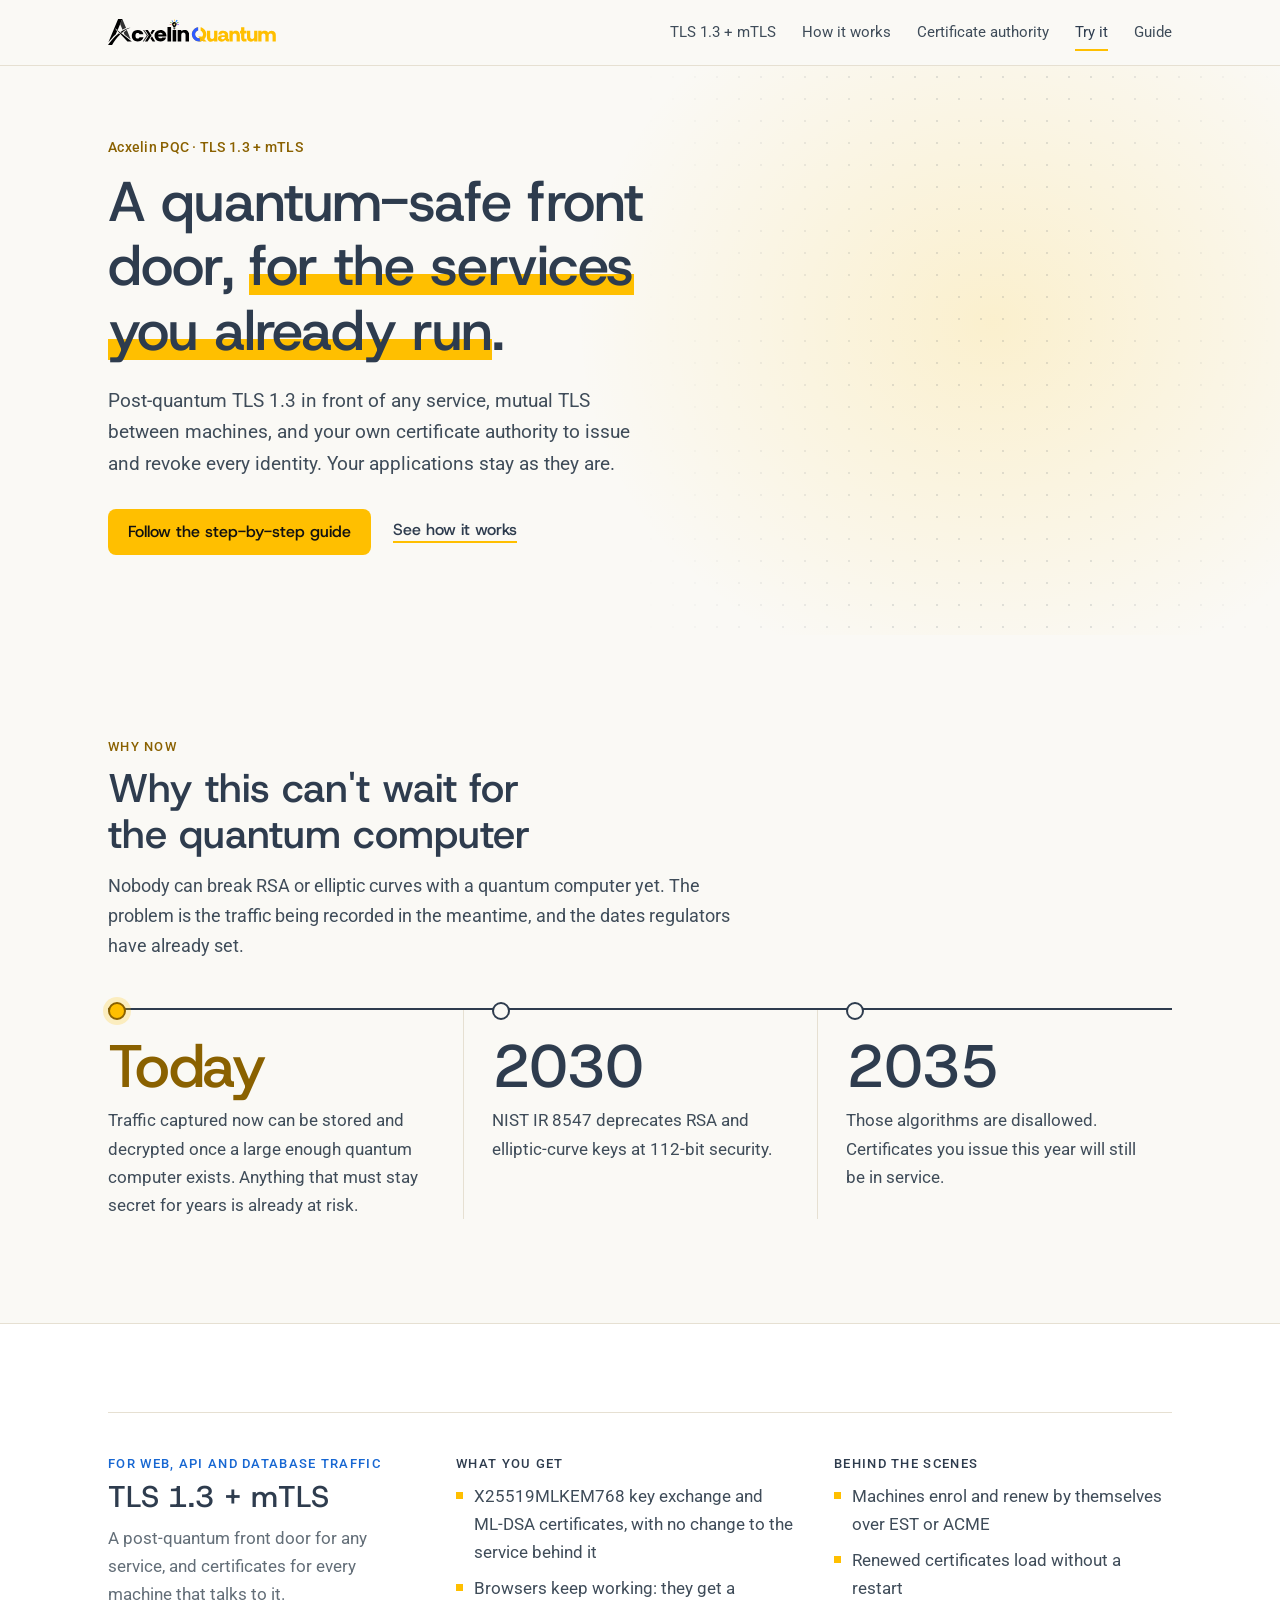
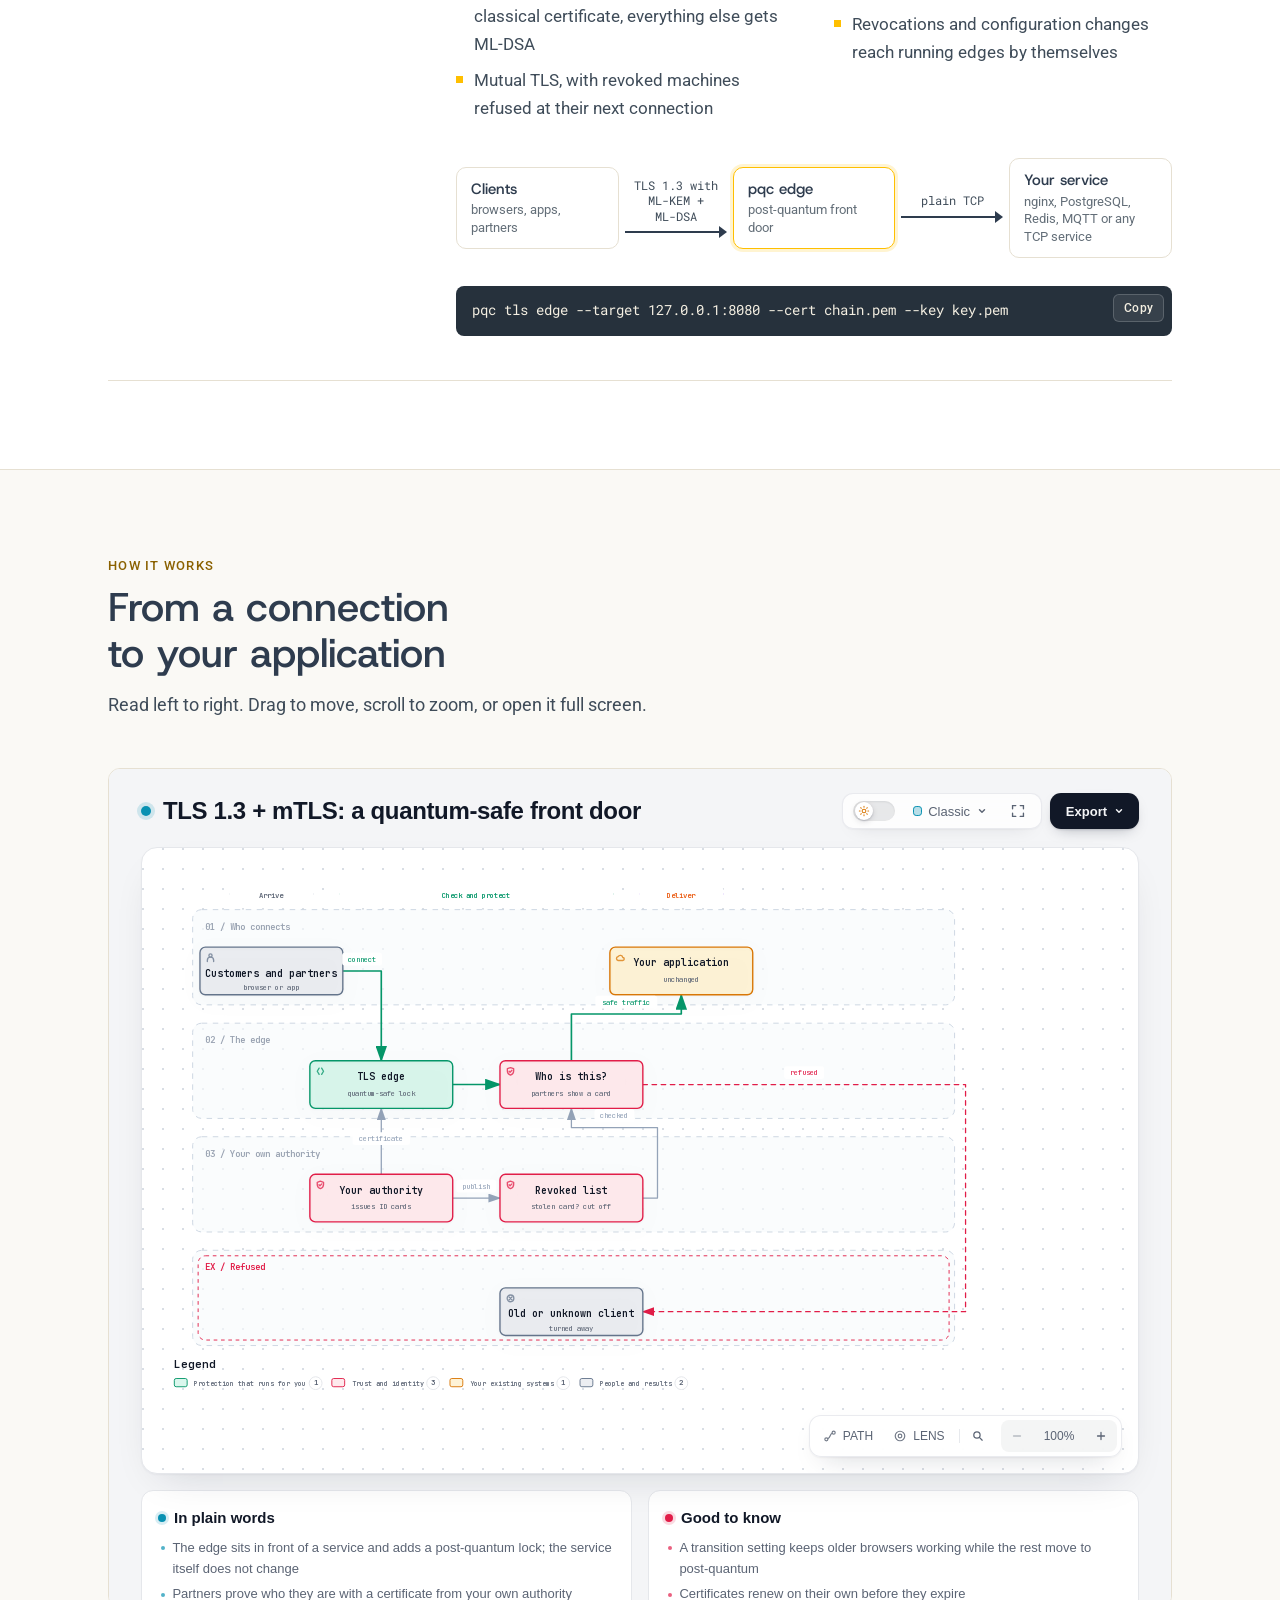
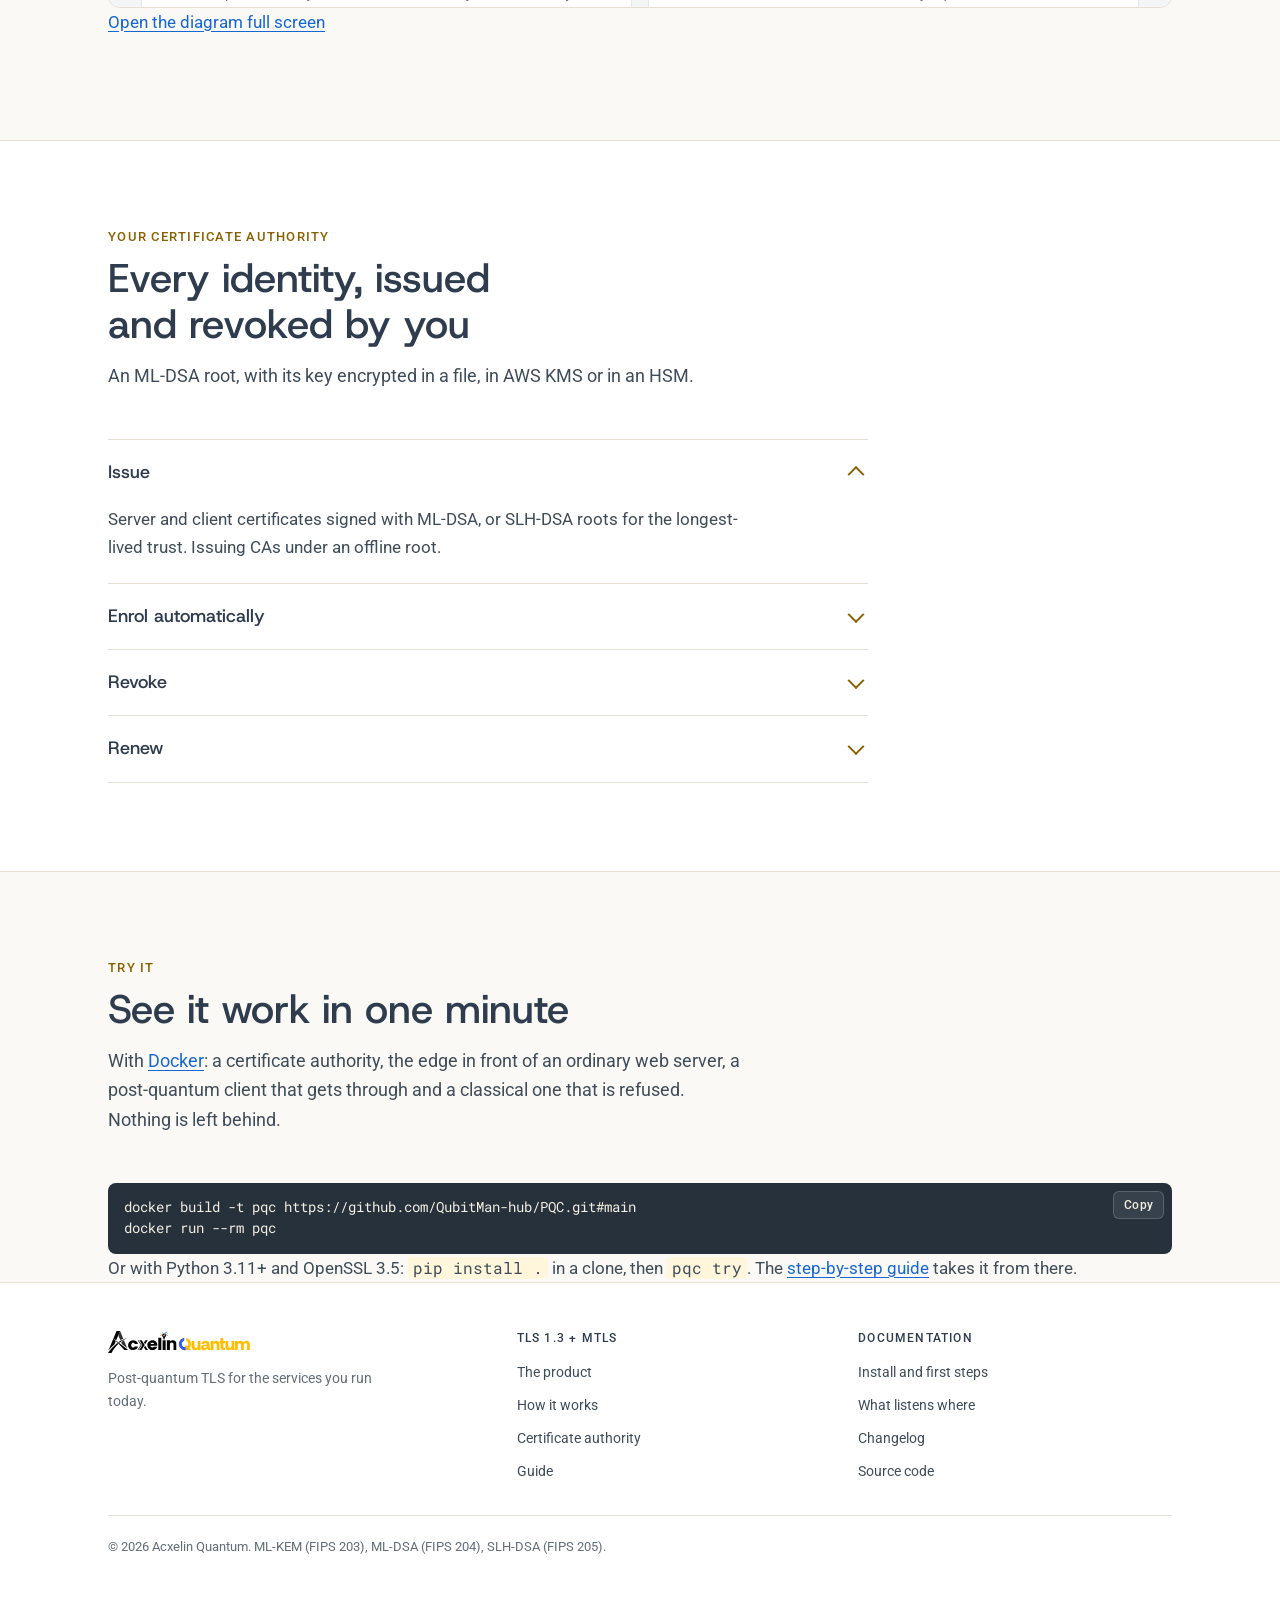
==== commit d050e628: "Step-by-step guide on the website; simpler start; no contact or questions sections for now site/manu" ====
--- a/site/index.html
+++ b/site/index.html
@@ -23,8 +23,7 @@
       <a href="#how">How it works</a>
       <a href="#ca">Certificate authority</a>
       <a href="#use">Try it</a>
-      <a href="#faq">Questions</a>
-      <a class="btn" href="#contact">Talk to us</a>
+      <a href="manual.html">Guide</a>
     </nav>
     <button class="menu" type="button" aria-expanded="false" aria-controls="nav"><span></span>Menu</button>
   </div>
@@ -38,7 +37,7 @@
         <h1>A quantum-safe front door, <span>for the services you already run</span>.</h1>
         <p class="lead">Post-quantum TLS 1.3 in front of any service, mutual TLS between machines, and your own certificate authority to issue and revoke every identity. Your applications stay as they are.</p>
         <div class="actions">
-          <a class="btn" href="#use">Try it in one minute</a>
+          <a class="btn" href="manual.html">Follow the step-by-step guide</a>
           <a class="link" href="#how">See how it works</a>
         </div>
       </div>
@@ -125,38 +124,11 @@
       </div>
       <pre>docker build -t pqc https://github.com/QubitMan-hub/PQC.git#main
 docker run --rm pqc</pre>
-      <p class="fine">Or with Python 3.11+ and OpenSSL 3.5: <code>pip install .</code> in a clone, then <code>pqc try</code>.</p>
+      <p class="fine">Or with Python 3.11+ and OpenSSL 3.5: <code>pip install .</code> in a clone, then <code>pqc try</code>. The <a href="manual.html">step-by-step guide</a> takes it from there.</p>
     </div>
   </section>
 
-  <section id="faq" class="alt">
-    <div class="wrap">
-      <div class="intro">
-        <p class="kicker">Questions</p><h2>Questions we get asked</h2></div>
-      <div class="faq">
-        <details><summary>Do we need to change our applications?</summary><p>No. The TLS edge runs in front of the service, as a separate machine or as a Kubernetes sidecar, and forwards plain traffic to it. Clients that cannot speak post-quantum TLS yet can reach the service through a second edge on their side.</p></details>
-        <details><summary>Will our website still work in browsers?</summary><p>Yes. Browsers already use the post-quantum key exchange, but they cannot check ML-DSA certificates yet. In transition mode the edge gives them a normal ECDSA or RSA certificate and gives ML-DSA to every client that can use it, on the same port.</p></details>
-        <details><summary>What if one of the new algorithms turns out to be weak?</summary><p>Every connection combines a classical algorithm with a post-quantum one, so an attacker has to break both. If either holds, your data stays protected.</p></details>
-        <details><summary>Where do our keys live?</summary><p>On your systems, or in your own AWS KMS or HSM. We never hold your keys, and nothing depends on a service we run.</p></details>
-        <details><summary>Is it FIPS 140-3 validated?</summary><p>Not yet. It uses the FIPS 203, 204 and 205 algorithms through OpenSSL 3.5, but the product has not been through FIPS 140-3 validation, and no independent security review has been done yet.</p></details>
-      </div>
-    </div>
-  </section>
 
-  <section class="contact" id="contact">
-    <div class="wrap">
-      <div class="box">
-        <div>
-          <h2>Put one service behind it</h2>
-          <p>Tell us which API or database to start with. We set it up with you in transition mode, so nobody is locked out.</p>
-        </div>
-        <dl>
-          <div><dt>Email</dt><dd><a href="mailto:info@acxelinquantum.com">info@acxelinquantum.com</a></dd></div>
-          <div><dt>Source</dt><dd><a href="https://github.com/QubitMan-hub/PQC">github.com/QubitMan-hub/PQC</a></dd></div>
-        </dl>
-      </div>
-    </div>
-  </section>
 </main>
 
 <footer>
@@ -166,9 +138,8 @@
       <p>Post-quantum TLS for the services you run today.</p>
     </div>
     <nav aria-label="Footer">
-      <div><b>TLS 1.3 + mTLS</b><a href="#tls">The product</a><a href="#how">How it works</a><a href="#ca">Certificate authority</a><a href="#faq">Questions</a></div>
+      <div><b>TLS 1.3 + mTLS</b><a href="#tls">The product</a><a href="#how">How it works</a><a href="#ca">Certificate authority</a><a href="manual.html">Guide</a></div>
       <div><b>Documentation</b><a href="https://github.com/QubitMan-hub/PQC#install">Install and first steps</a><a href="https://github.com/QubitMan-hub/PQC#what-listens-where">What listens where</a><a href="https://github.com/QubitMan-hub/PQC/blob/main/CHANGELOG.md">Changelog</a><a href="https://github.com/QubitMan-hub/PQC">Source code</a></div>
-      <div><b>Contact</b><a href="mailto:info@acxelinquantum.com">info@acxelinquantum.com</a></div>
     </nav>
     <small>© 2026 Acxelin Quantum. ML-KEM (FIPS 203), ML-DSA (FIPS 204), SLH-DSA (FIPS 205).</small>
   </div>
--- a/site/style.css
+++ b/site/style.css
@@ -174,7 +174,7 @@
 .product ul li { position: relative; padding-left: 18px; margin-bottom: 8px; }
 .product ul li::before { content: ""; position: absolute; left: 0; top: .62em; width: 7px; height: 7px; background: var(--amber); }
 .product .run { grid-column: 1 / -1; }
-.product pre, .ways pre, .settings pre, #coverage pre { margin: 0; padding: 14px 16px; background: #26313c; color: #f4efe2; border-radius: 8px; font: 13.5px/1.6 var(--mono); overflow-x: auto; }
+main pre { margin: 0; padding: 14px 16px; background: #26313c; color: #f4efe2; border-radius: 8px; font: 13.5px/1.6 var(--mono); overflow-x: auto; }
 .product .with { font-size: 15px; color: var(--muted); }
 .flow { display: grid; grid-template-columns: 1fr minmax(96px, .7fr) 1fr minmax(96px, .7fr) 1fr; align-items: center; }
 .flow li { display: grid; gap: 2px; padding: 12px 14px; border: 1px solid var(--rule); border-radius: 10px; background: var(--paper); min-width: 0; }
@@ -296,3 +296,25 @@
 /* the TLS diagram, embedded */
 .diagram { display: block; width: 100%; height: 840px; border: 1px solid var(--rule); border-radius: 12px; background: var(--paper); }
 @media (max-width: 700px) { .diagram { height: 560px; } }
+
+/* guide */
+.words { display: grid; grid-template-columns: repeat(2, minmax(0, 1fr)); gap: 0 40px; margin: 0; }
+.words div { padding: 14px 0; border-bottom: 1px solid var(--rule); }
+.words dt { font: 500 18px/1.3 var(--display); color: var(--ink); }
+.words dd { margin: 4px 0 0; }
+.plain { width: 100%; border-collapse: collapse; margin: 0 0 20px; font-size: 15.5px; }
+.plain th, .plain td { text-align: left; vertical-align: top; padding: 12px 14px; border-bottom: 1px solid var(--rule); }
+.plain th { font: 500 15px/1.3 var(--display); color: var(--ink); background: var(--paper); }
+.steps { display: grid; gap: 22px; counter-reset: step; max-width: 860px; }
+.steps > li { counter-increment: step; position: relative; padding: 22px 24px 20px 72px; background: var(--paper); border: 1px solid var(--rule); border-radius: 12px; display: grid; gap: 10px; }
+.steps > li::before { content: counter(step); position: absolute; left: 22px; top: 20px; width: 34px; height: 34px; display: grid; place-items: center; border-radius: 50%; background: var(--amber-wash); color: var(--amber-deep); font: 600 15px/1 var(--display); }
+.steps h3 { margin: 0; font-size: 21px; }
+.steps p { margin: 0; }
+.tick { display: grid; gap: 12px; max-width: 860px; }
+@media (max-width: 700px) {
+  .words { grid-template-columns: minmax(0, 1fr); }
+  .steps > li { padding: 20px 18px 18px 18px; }
+  .steps > li::before { position: static; }
+  .plain { display: block; overflow-x: auto; }
+}
+.plain code, .fine code, .tick code, .steps p code, .words code { font: 0.92em var(--mono); background: var(--amber-wash); padding: 1px 5px; border-radius: 4px; }
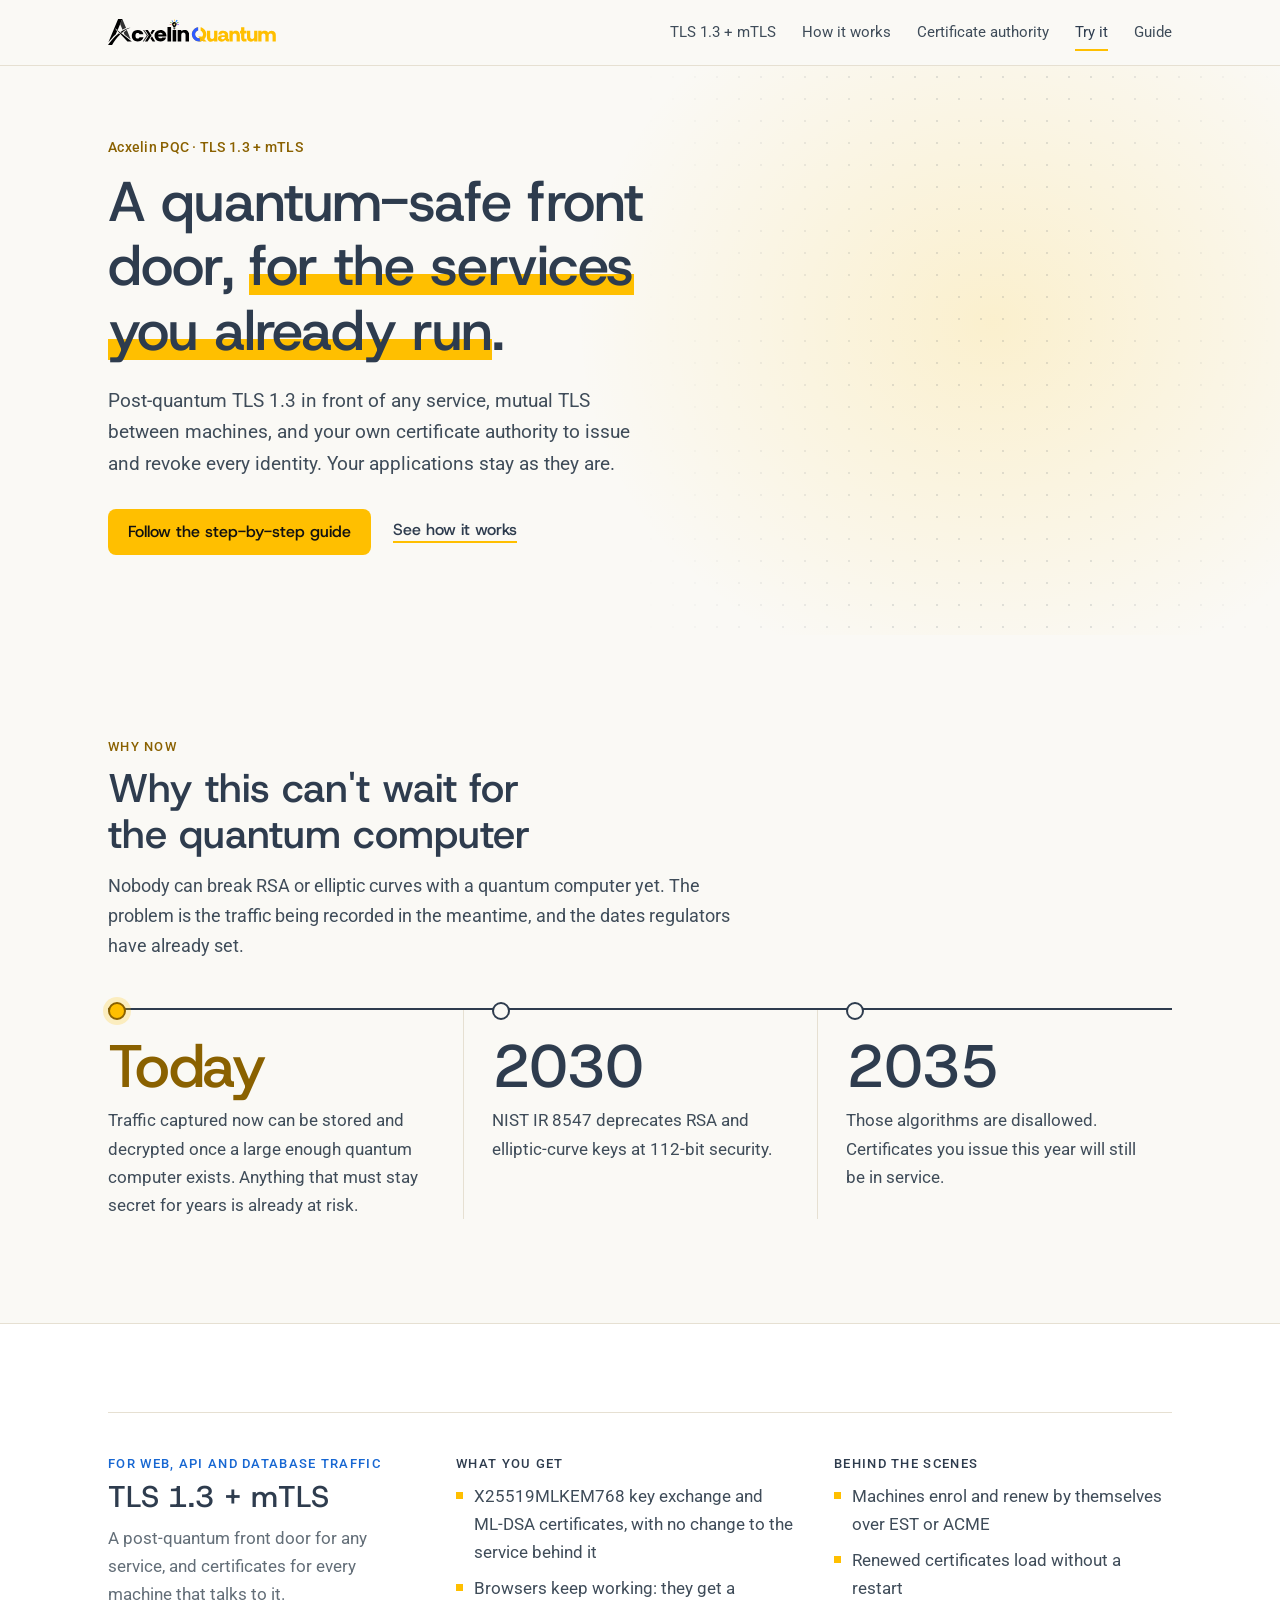
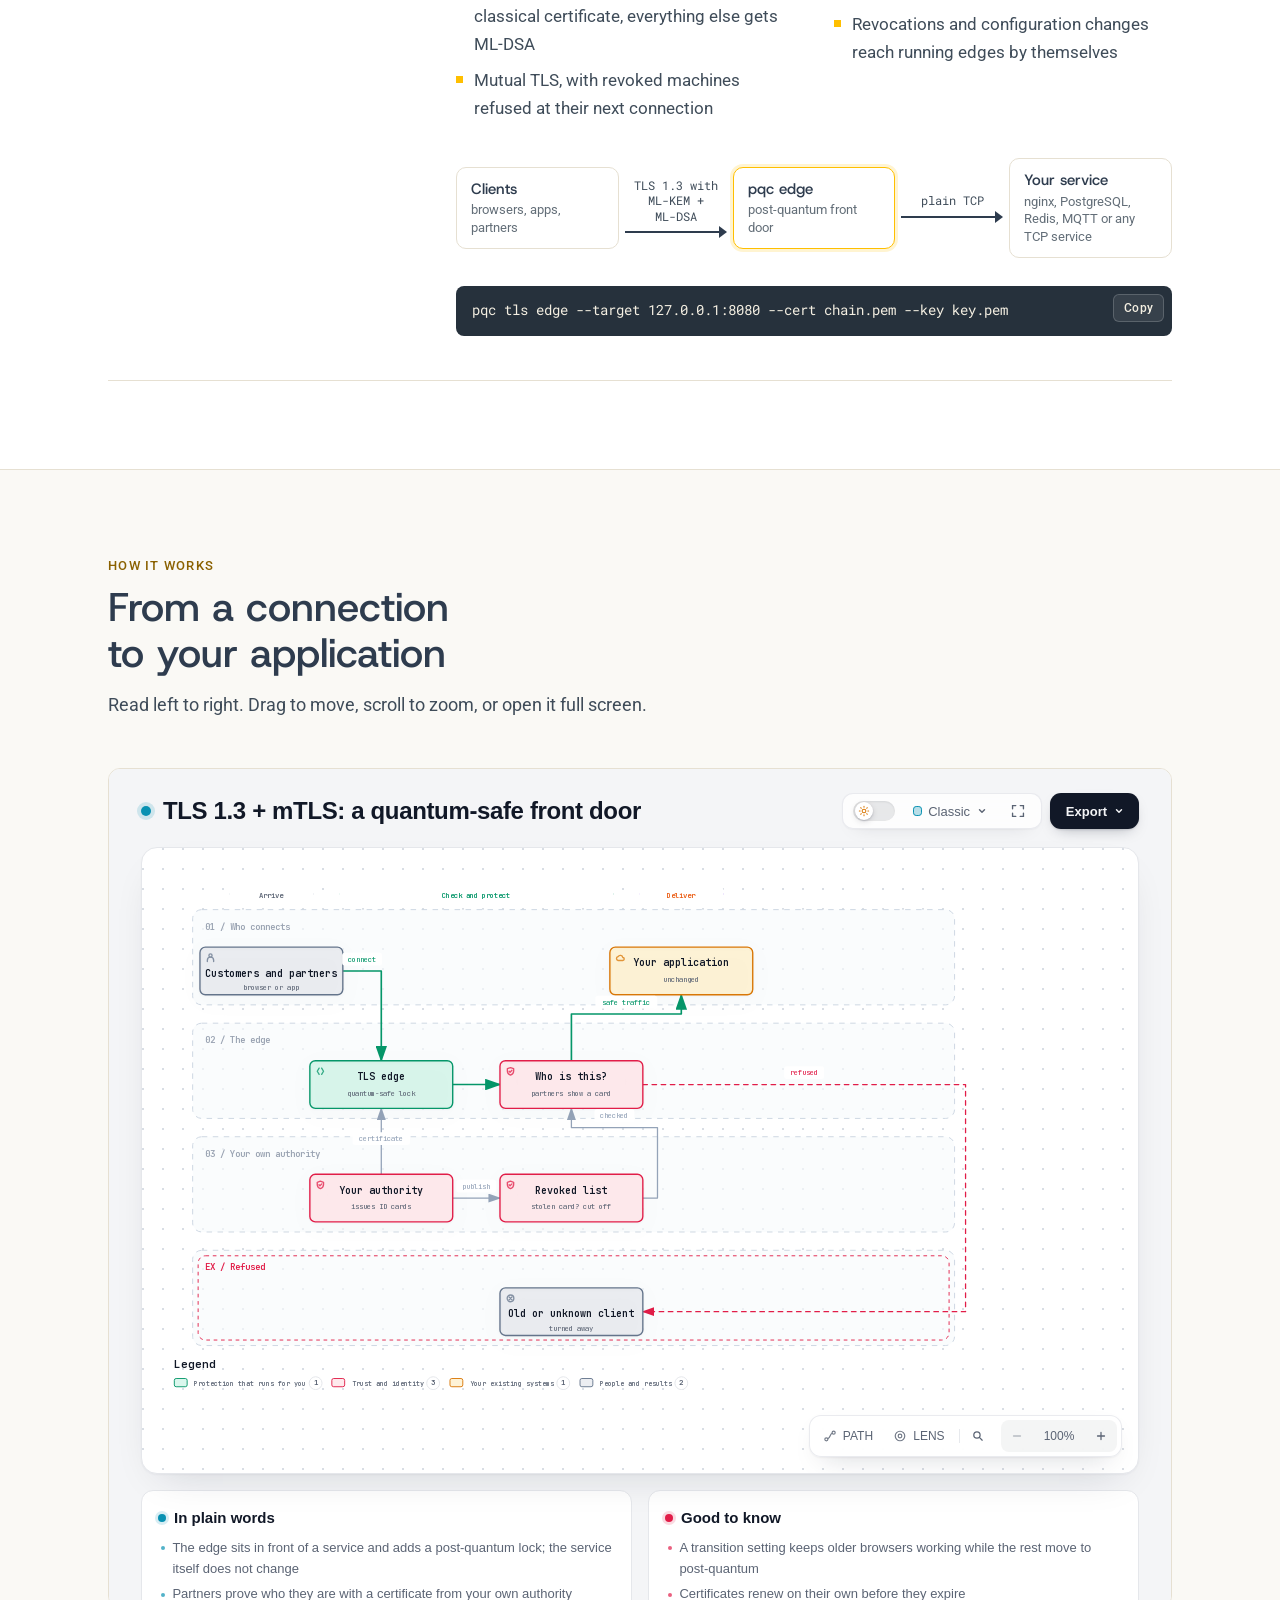
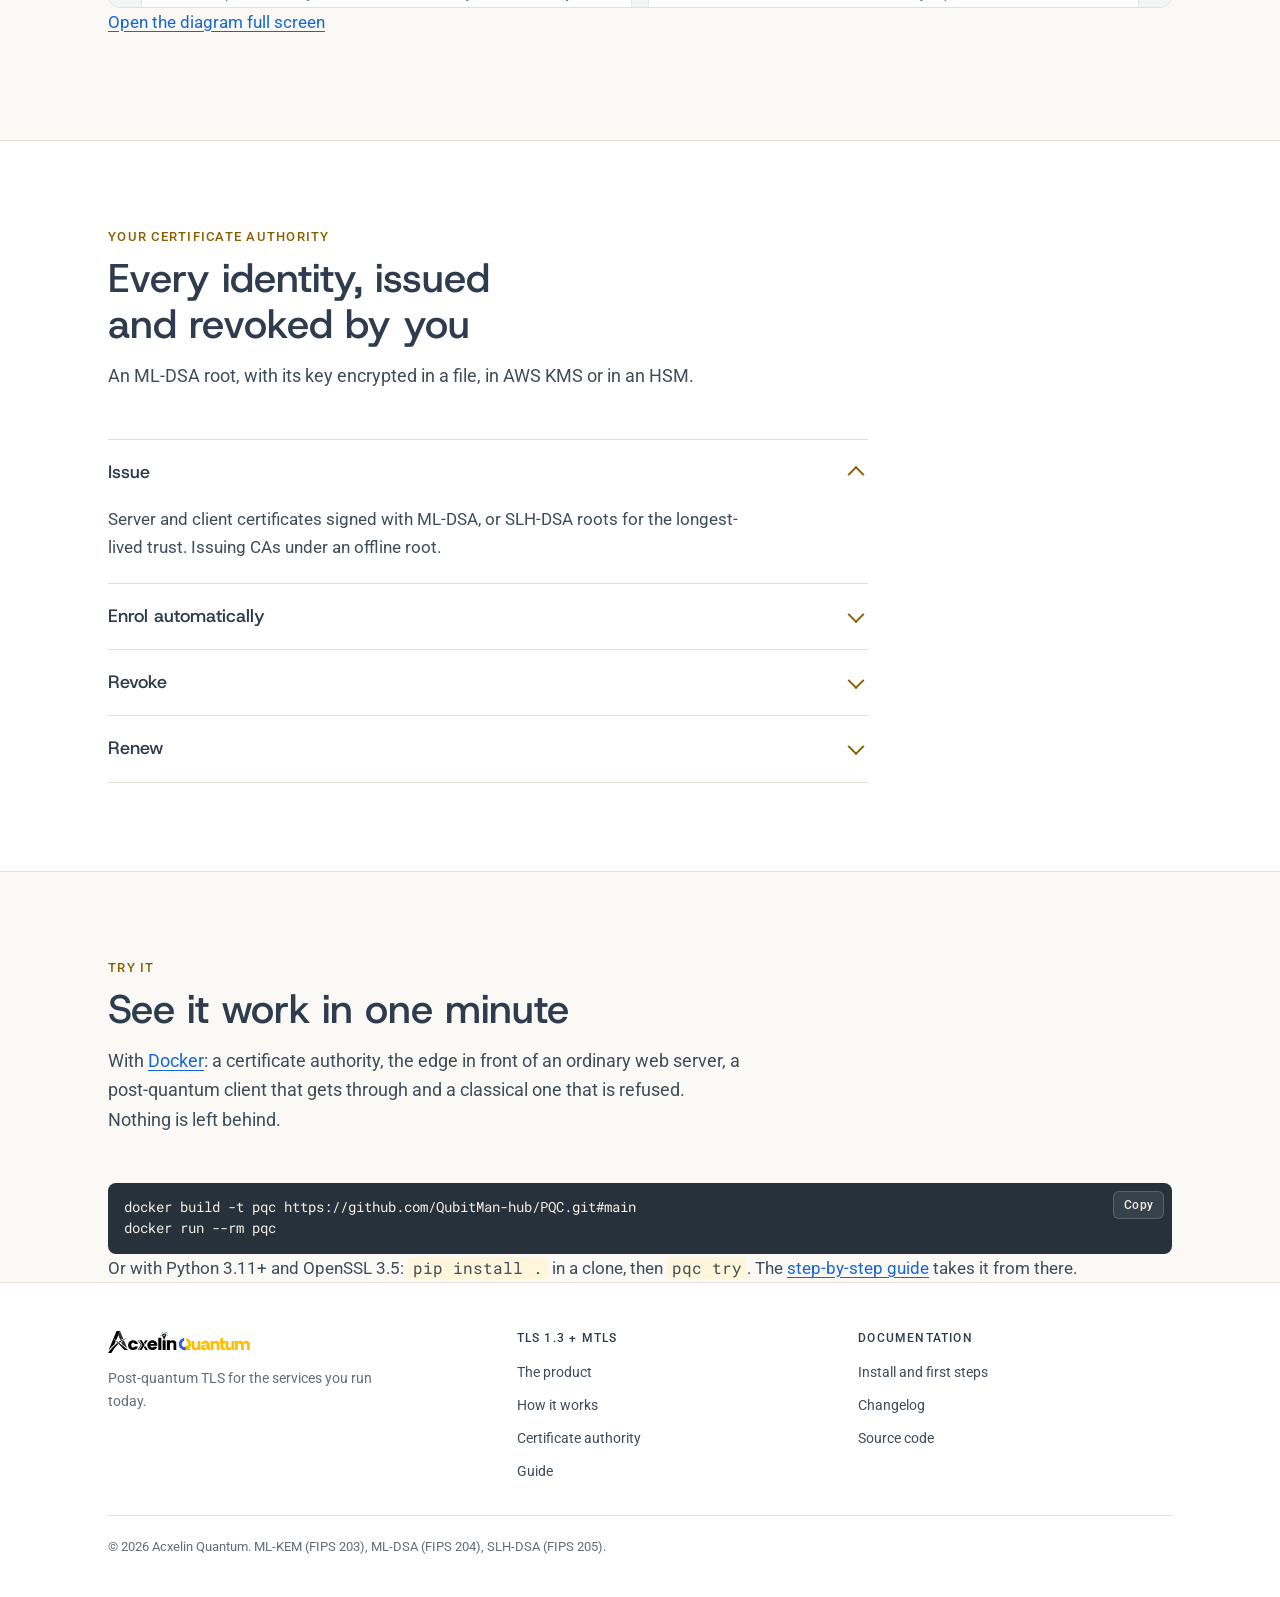
==== commit 9a4f45aa: "README: short and plain, four commands to a protected app Co-Authored-By: Claude Opus 5.5 <noreply@a" ====
--- a/site/index.html
+++ b/site/index.html
@@ -139,7 +139,7 @@
     </div>
     <nav aria-label="Footer">
       <div><b>TLS 1.3 + mTLS</b><a href="#tls">The product</a><a href="#how">How it works</a><a href="#ca">Certificate authority</a><a href="manual.html">Guide</a></div>
-      <div><b>Documentation</b><a href="https://github.com/QubitMan-hub/PQC#install">Install and first steps</a><a href="https://github.com/QubitMan-hub/PQC#what-listens-where">What listens where</a><a href="https://github.com/QubitMan-hub/PQC/blob/main/CHANGELOG.md">Changelog</a><a href="https://github.com/QubitMan-hub/PQC">Source code</a></div>
+      <div><b>Documentation</b><a href="https://github.com/QubitMan-hub/PQC#install">Install and first steps</a><a href="https://github.com/QubitMan-hub/PQC/blob/main/CHANGELOG.md">Changelog</a><a href="https://github.com/QubitMan-hub/PQC">Source code</a></div>
     </nav>
     <small>© 2026 Acxelin Quantum. ML-KEM (FIPS 203), ML-DSA (FIPS 204), SLH-DSA (FIPS 205).</small>
   </div>
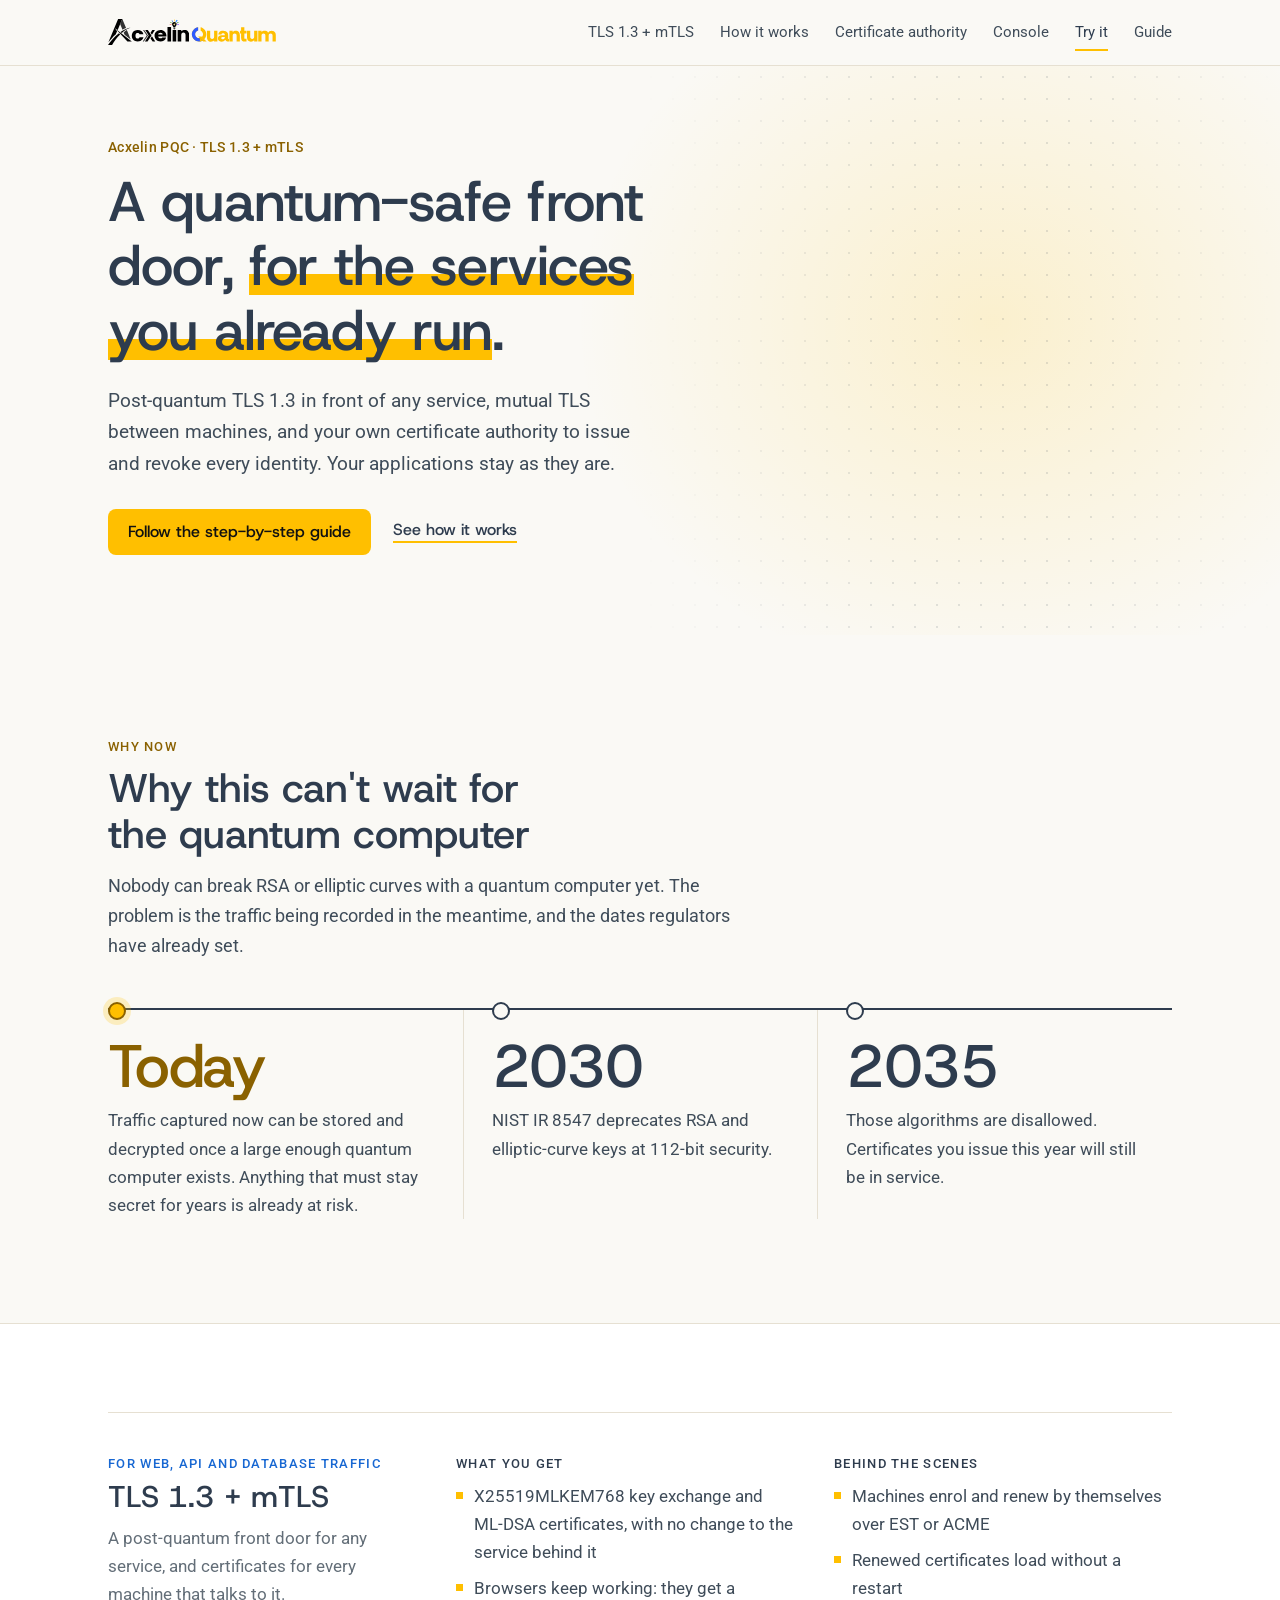
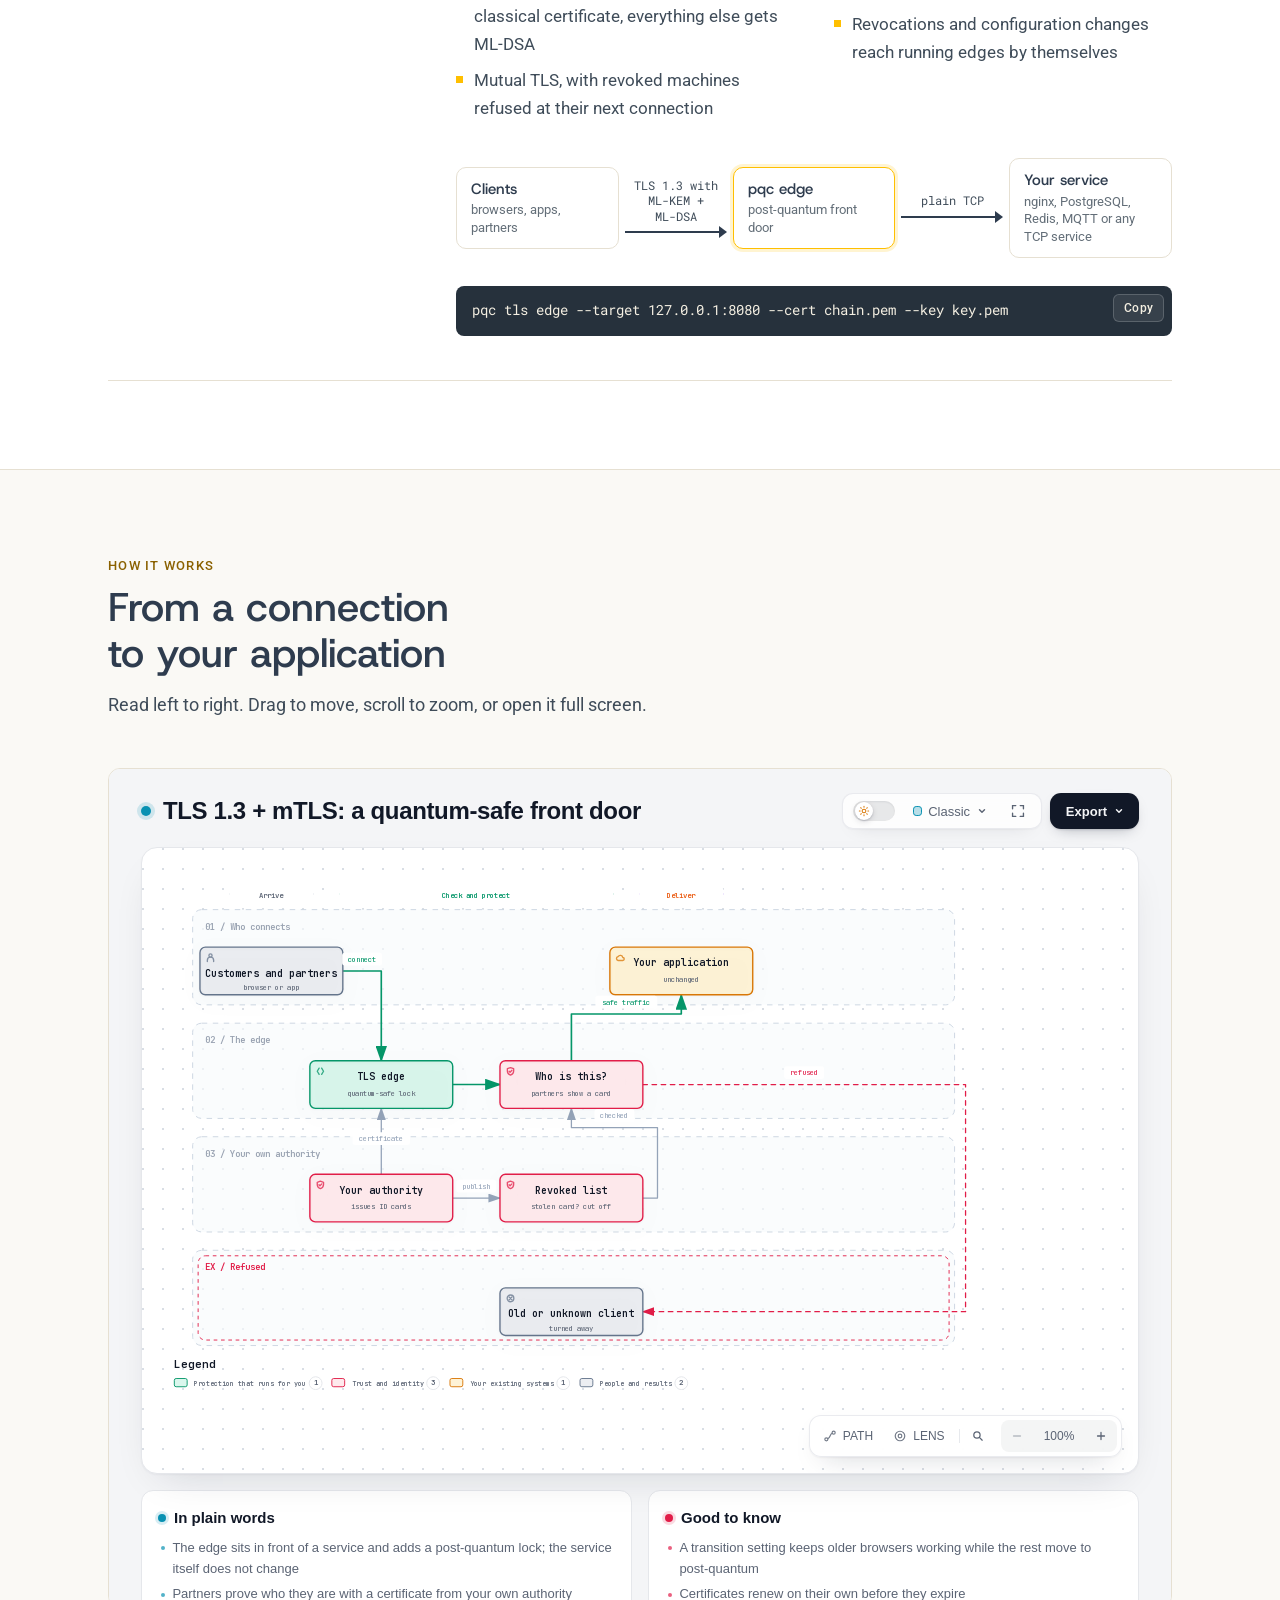
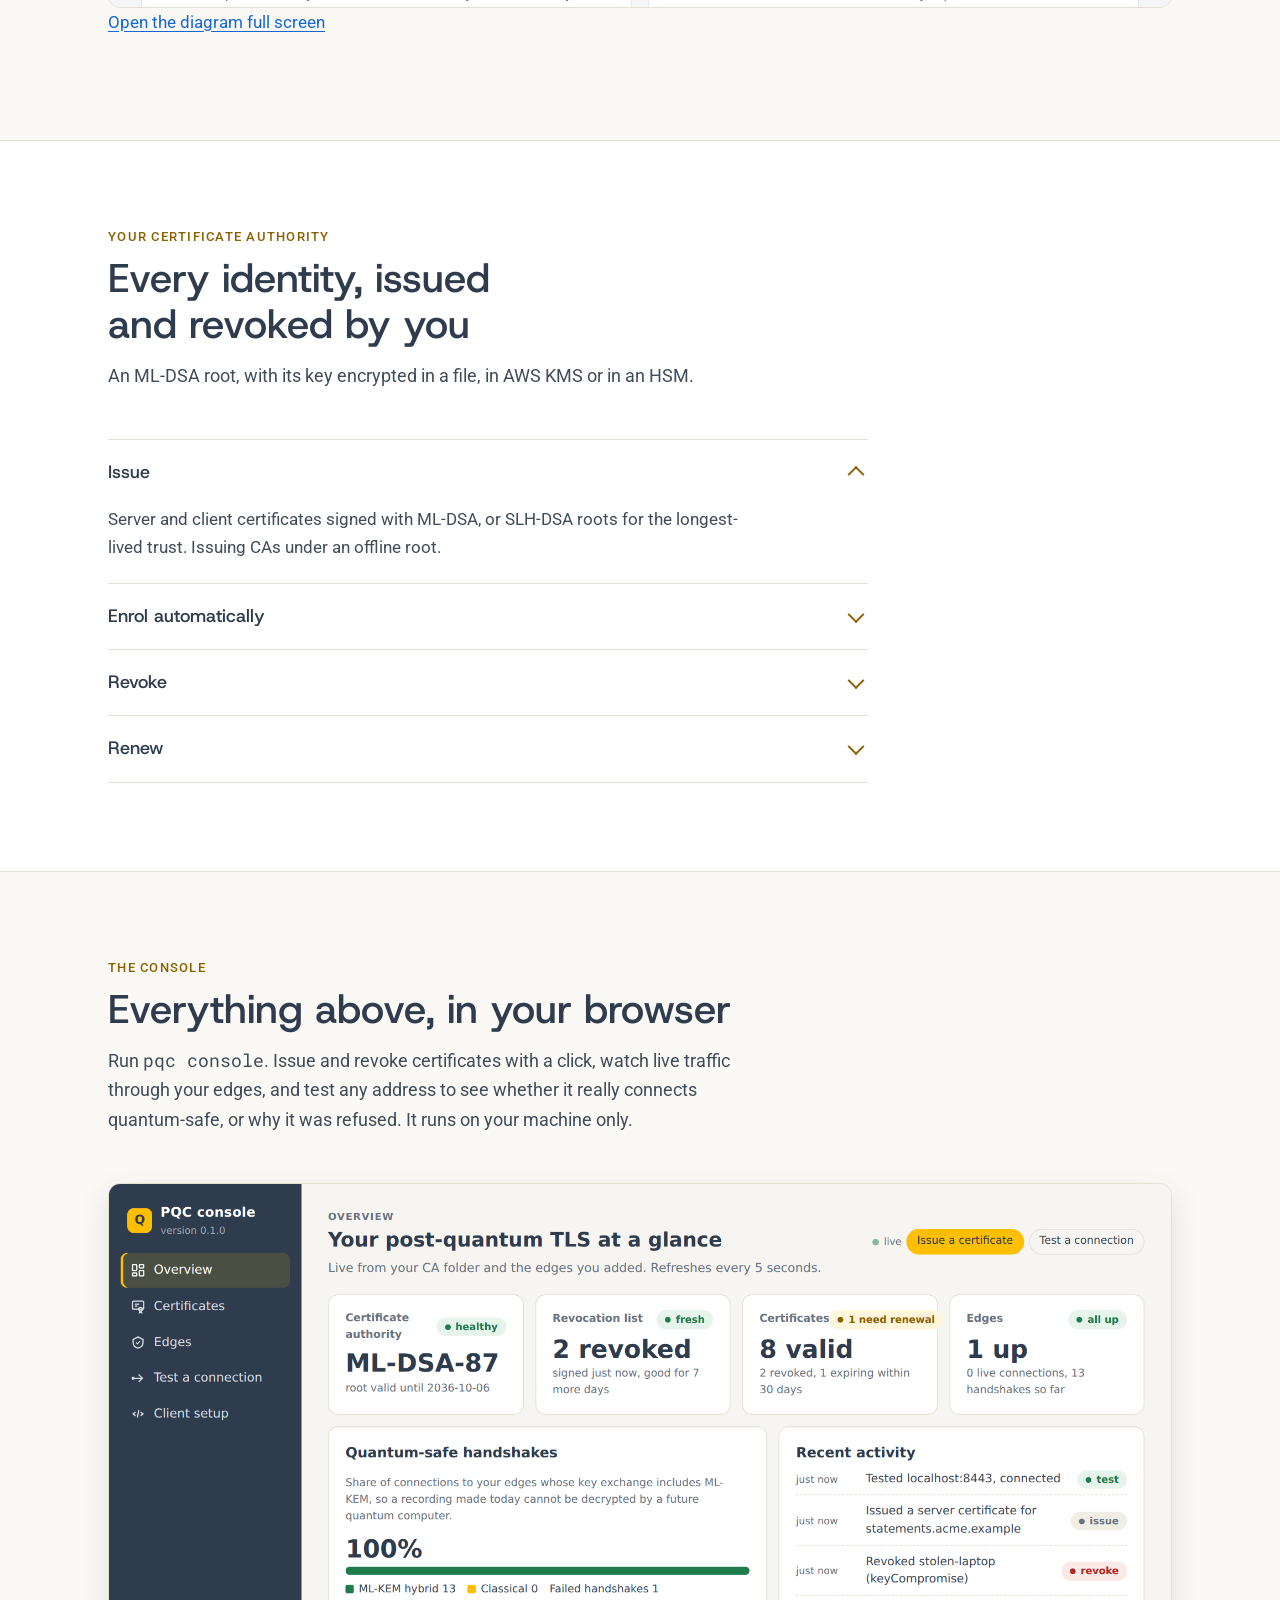
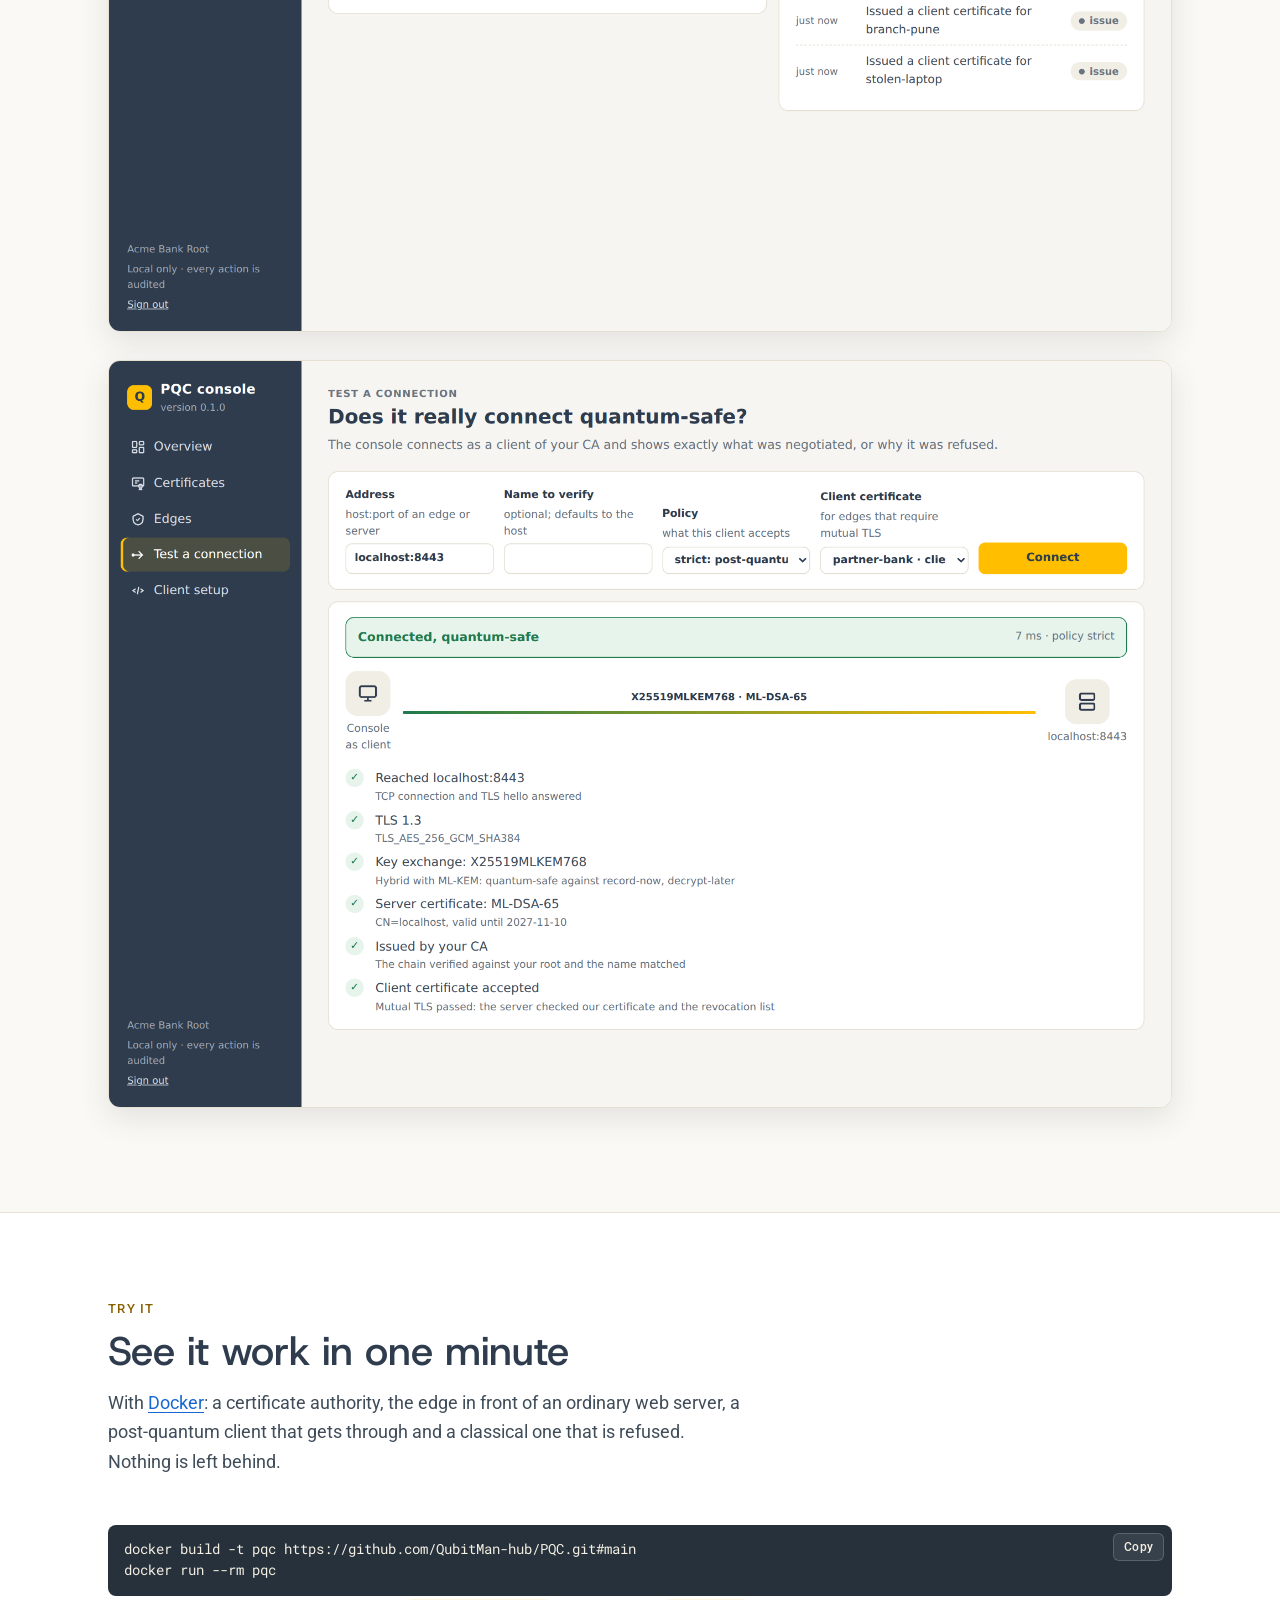
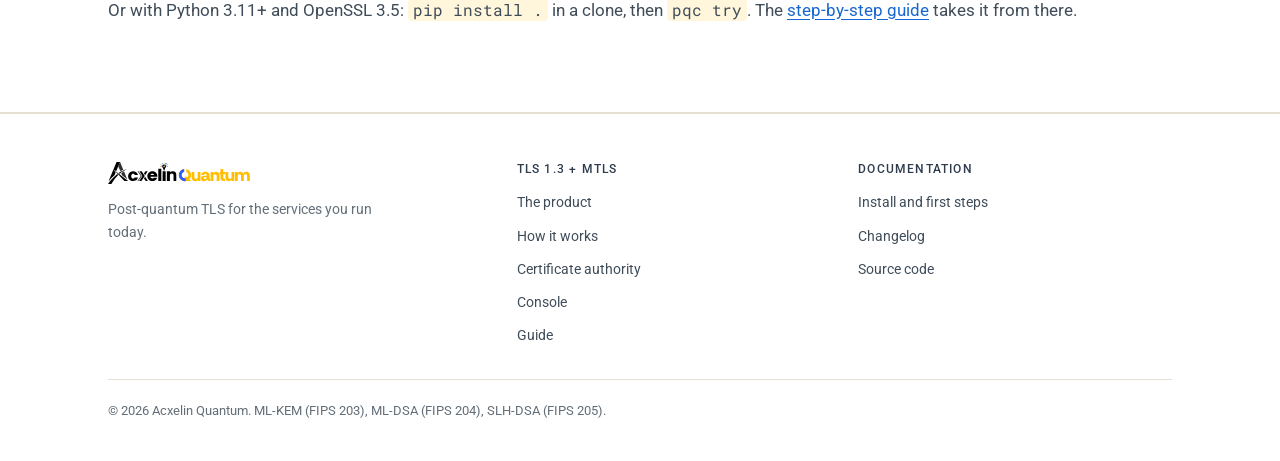
==== commit a50bc44b: "Console: issue, download, renew and revoke certificates, watch edges, and test connections in the br" ====
--- a/site/index.html
+++ b/site/index.html
@@ -22,6 +22,7 @@
       <a href="#tls">TLS 1.3 + mTLS</a>
       <a href="#how">How it works</a>
       <a href="#ca">Certificate authority</a>
+      <a href="#console">Console</a>
       <a href="#use">Try it</a>
       <a href="manual.html">Guide</a>
     </nav>
@@ -115,7 +116,19 @@
     </div>
   </section>
 
-  <section id="use">
+  <section id="console">
+    <div class="wrap">
+      <div class="intro">
+        <p class="kicker">The console</p>
+        <h2>Everything above, in your browser</h2>
+        <p>Run <code>pqc console</code>. Issue and revoke certificates with a click, watch live traffic through your edges, and test any address to see whether it really connects quantum-safe, or why it was refused. It runs on your machine only.</p>
+      </div>
+      <figure class="shot"><img src="assets/console-overview.png" alt="The console's overview: CA health, revocation list, certificates, edges and quantum-safe handshakes" width="1280" height="900" loading="lazy"></figure>
+      <figure class="shot"><img src="assets/console-test.png" alt="Testing a connection: X25519MLKEM768 key exchange, ML-DSA-65 certificate, issued by your CA, client certificate accepted" width="1280" height="900" loading="lazy"></figure>
+    </div>
+  </section>
+
+  <section id="use" class="alt">
     <div class="wrap">
       <div class="intro">
         <p class="kicker">Try it</p>
@@ -138,7 +151,7 @@
       <p>Post-quantum TLS for the services you run today.</p>
     </div>
     <nav aria-label="Footer">
-      <div><b>TLS 1.3 + mTLS</b><a href="#tls">The product</a><a href="#how">How it works</a><a href="#ca">Certificate authority</a><a href="manual.html">Guide</a></div>
+      <div><b>TLS 1.3 + mTLS</b><a href="#tls">The product</a><a href="#how">How it works</a><a href="#ca">Certificate authority</a><a href="#console">Console</a><a href="manual.html">Guide</a></div>
       <div><b>Documentation</b><a href="https://github.com/QubitMan-hub/PQC#install">Install and first steps</a><a href="https://github.com/QubitMan-hub/PQC/blob/main/CHANGELOG.md">Changelog</a><a href="https://github.com/QubitMan-hub/PQC">Source code</a></div>
     </nav>
     <small>© 2026 Acxelin Quantum. ML-KEM (FIPS 203), ML-DSA (FIPS 204), SLH-DSA (FIPS 205).</small>
--- a/site/style.css
+++ b/site/style.css
@@ -318,3 +318,7 @@
   .plain { display: block; overflow-x: auto; }
 }
 .plain code, .fine code, .tick code, .steps p code, .words code { font: 0.92em var(--mono); background: var(--amber-wash); padding: 1px 5px; border-radius: 4px; }
+.shot { margin: 28px 0 0; border: 1px solid var(--rule); border-radius: 12px; overflow: hidden; box-shadow: 0 10px 30px rgba(46, 60, 78, .12); }
+.shot img { width: 100%; height: auto; }
+#console .plain { margin-top: 20px; }
+#console pre { margin-bottom: 12px; }
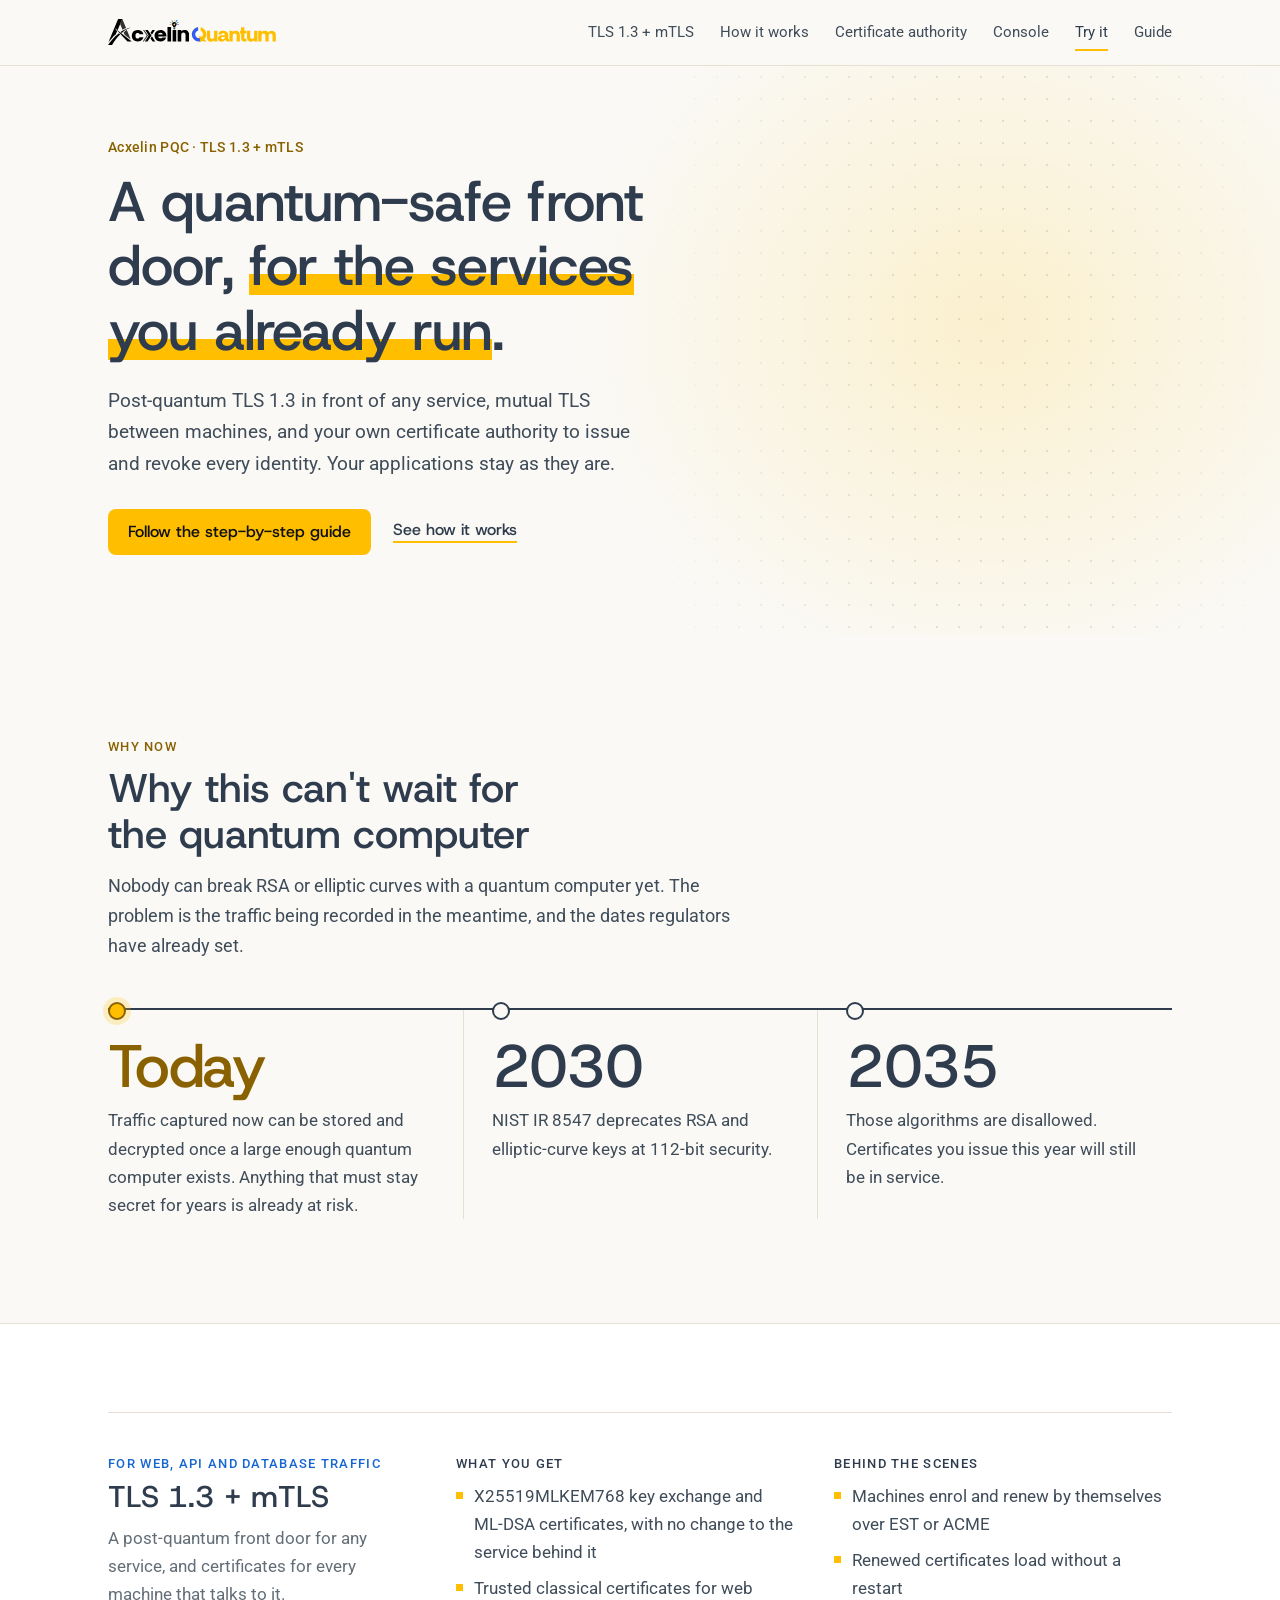
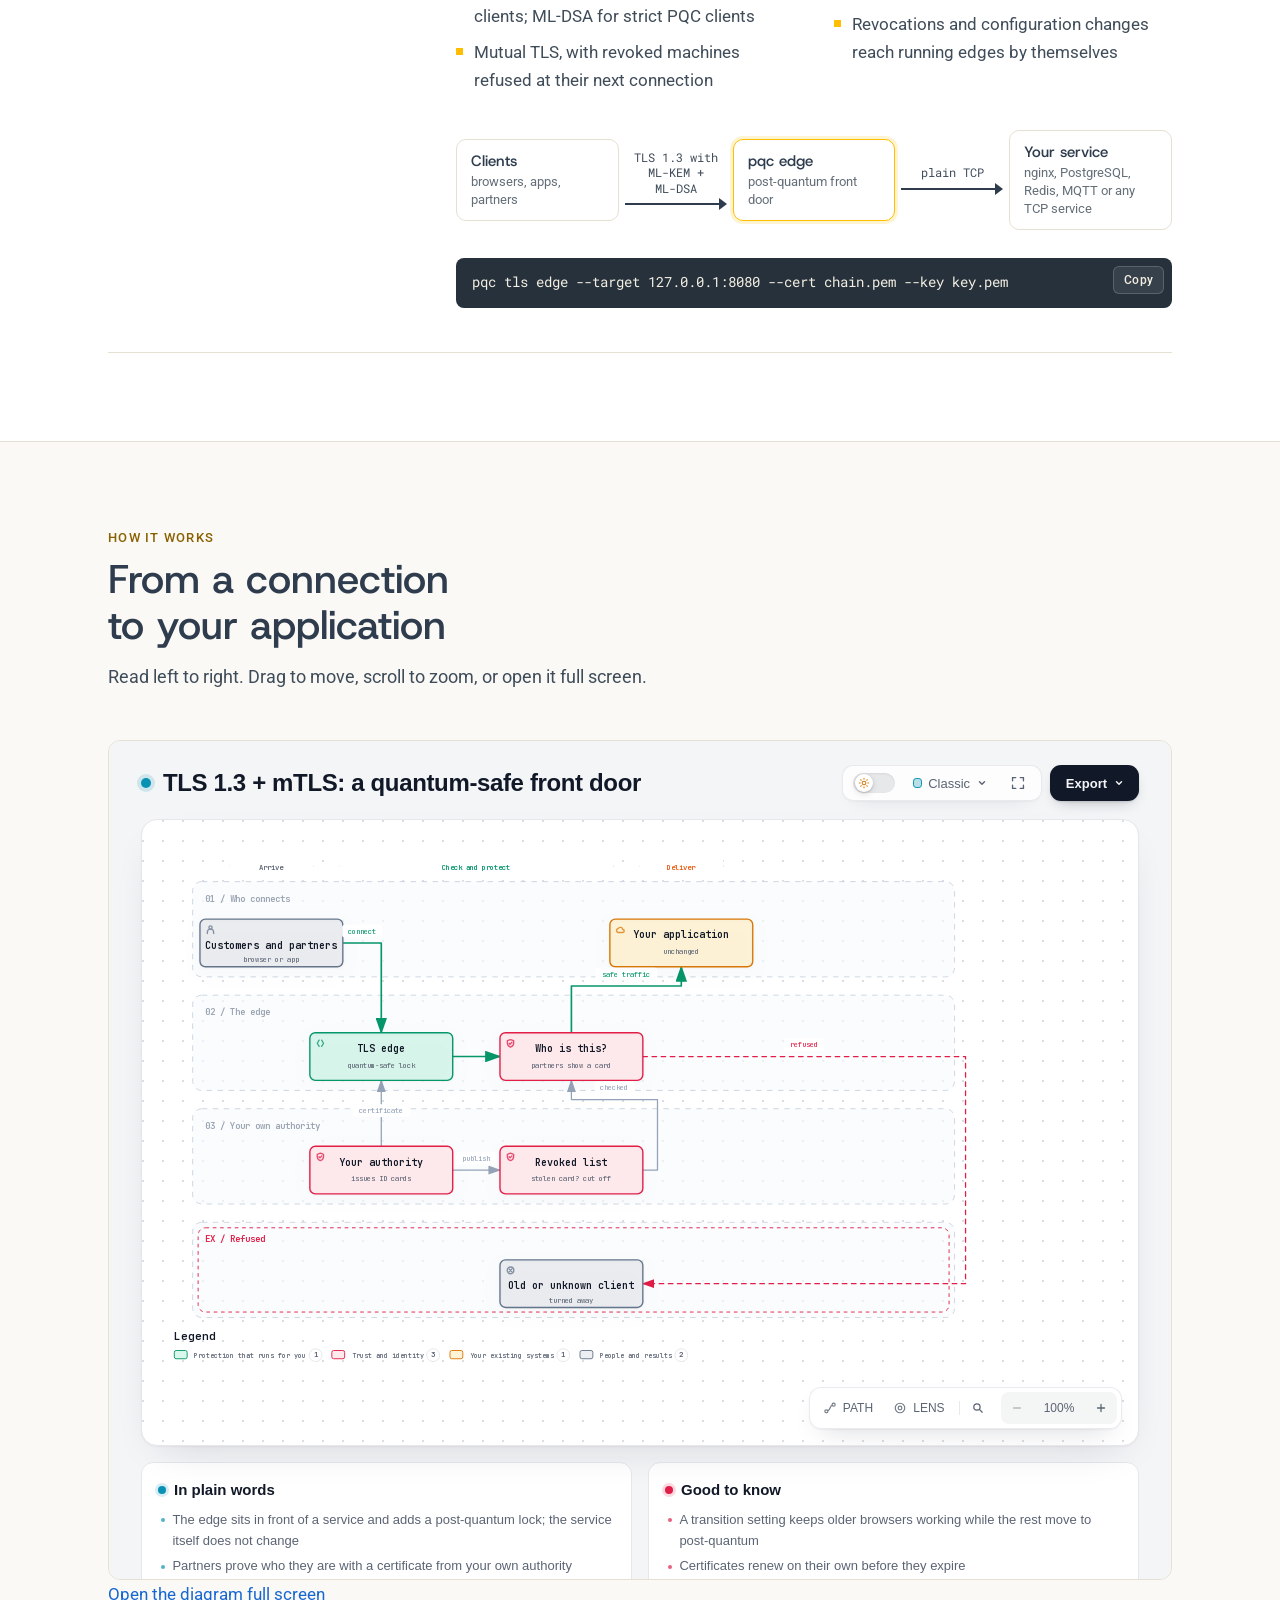
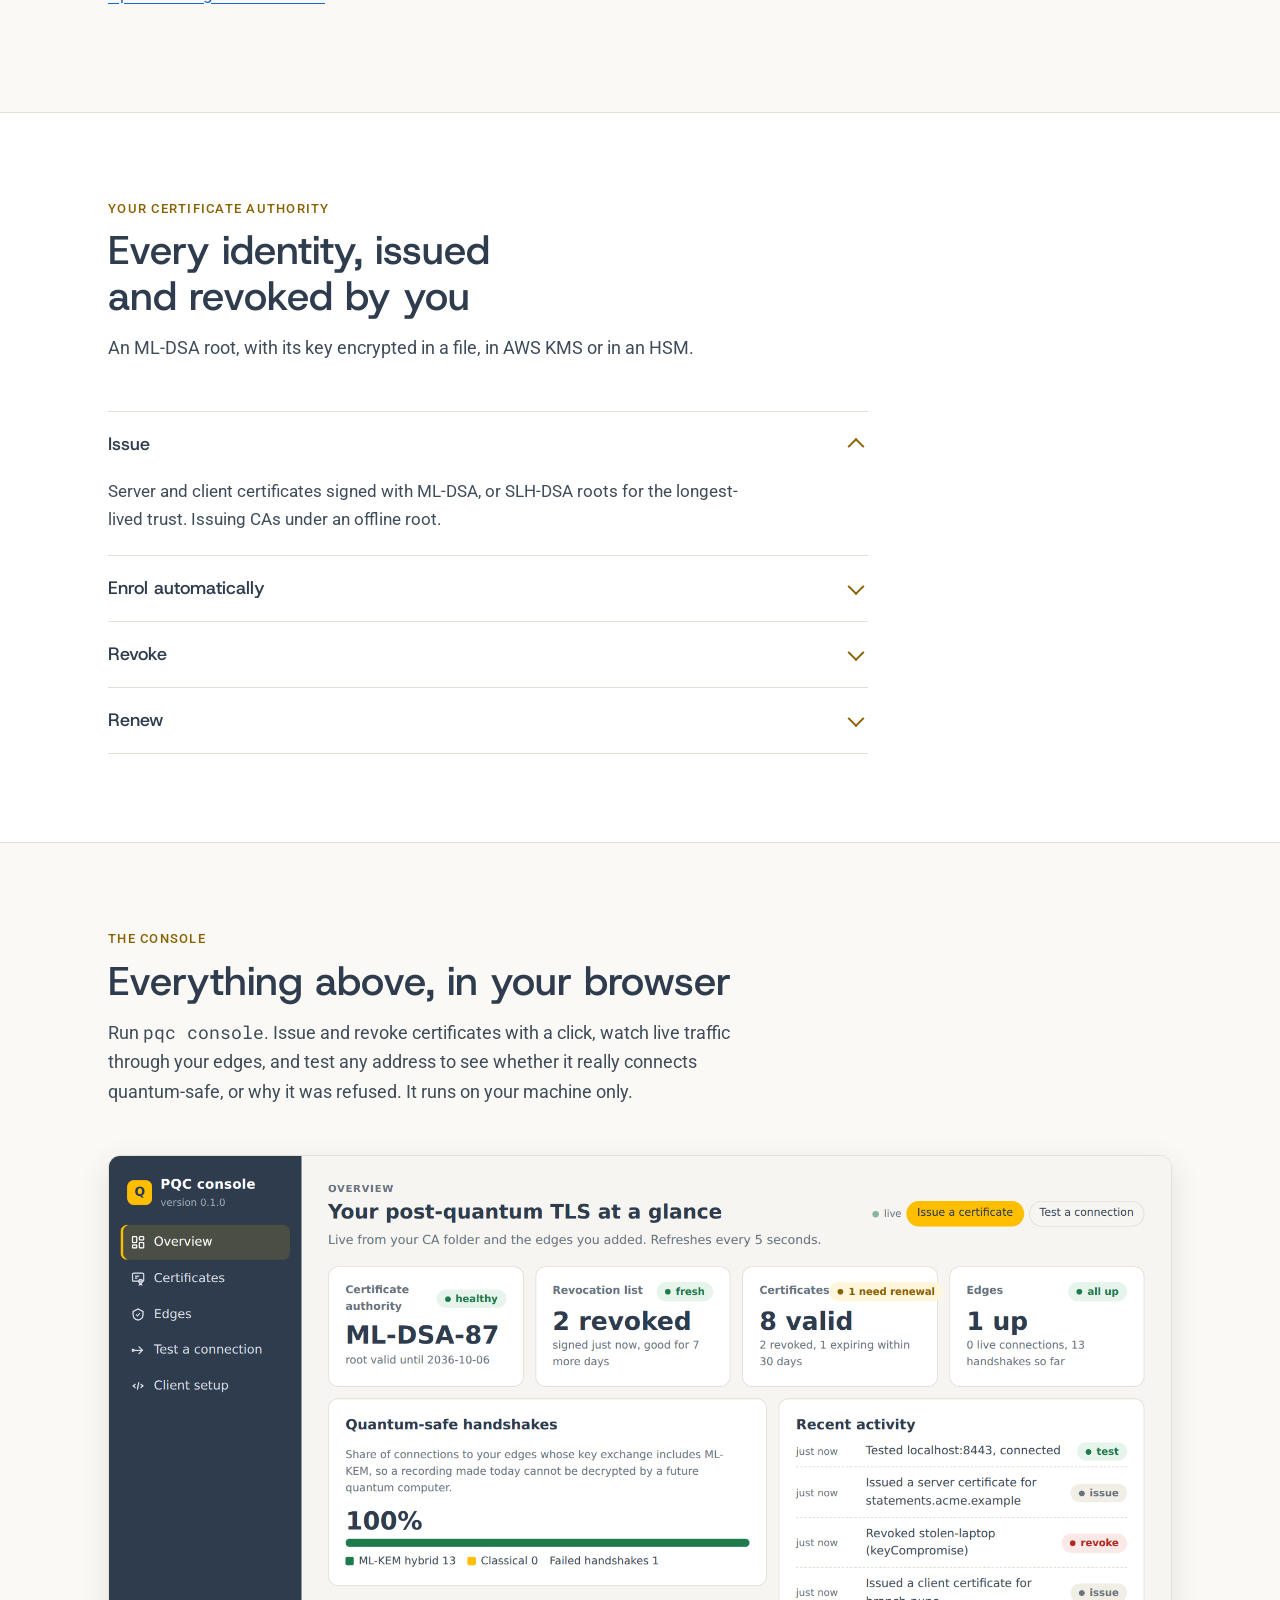
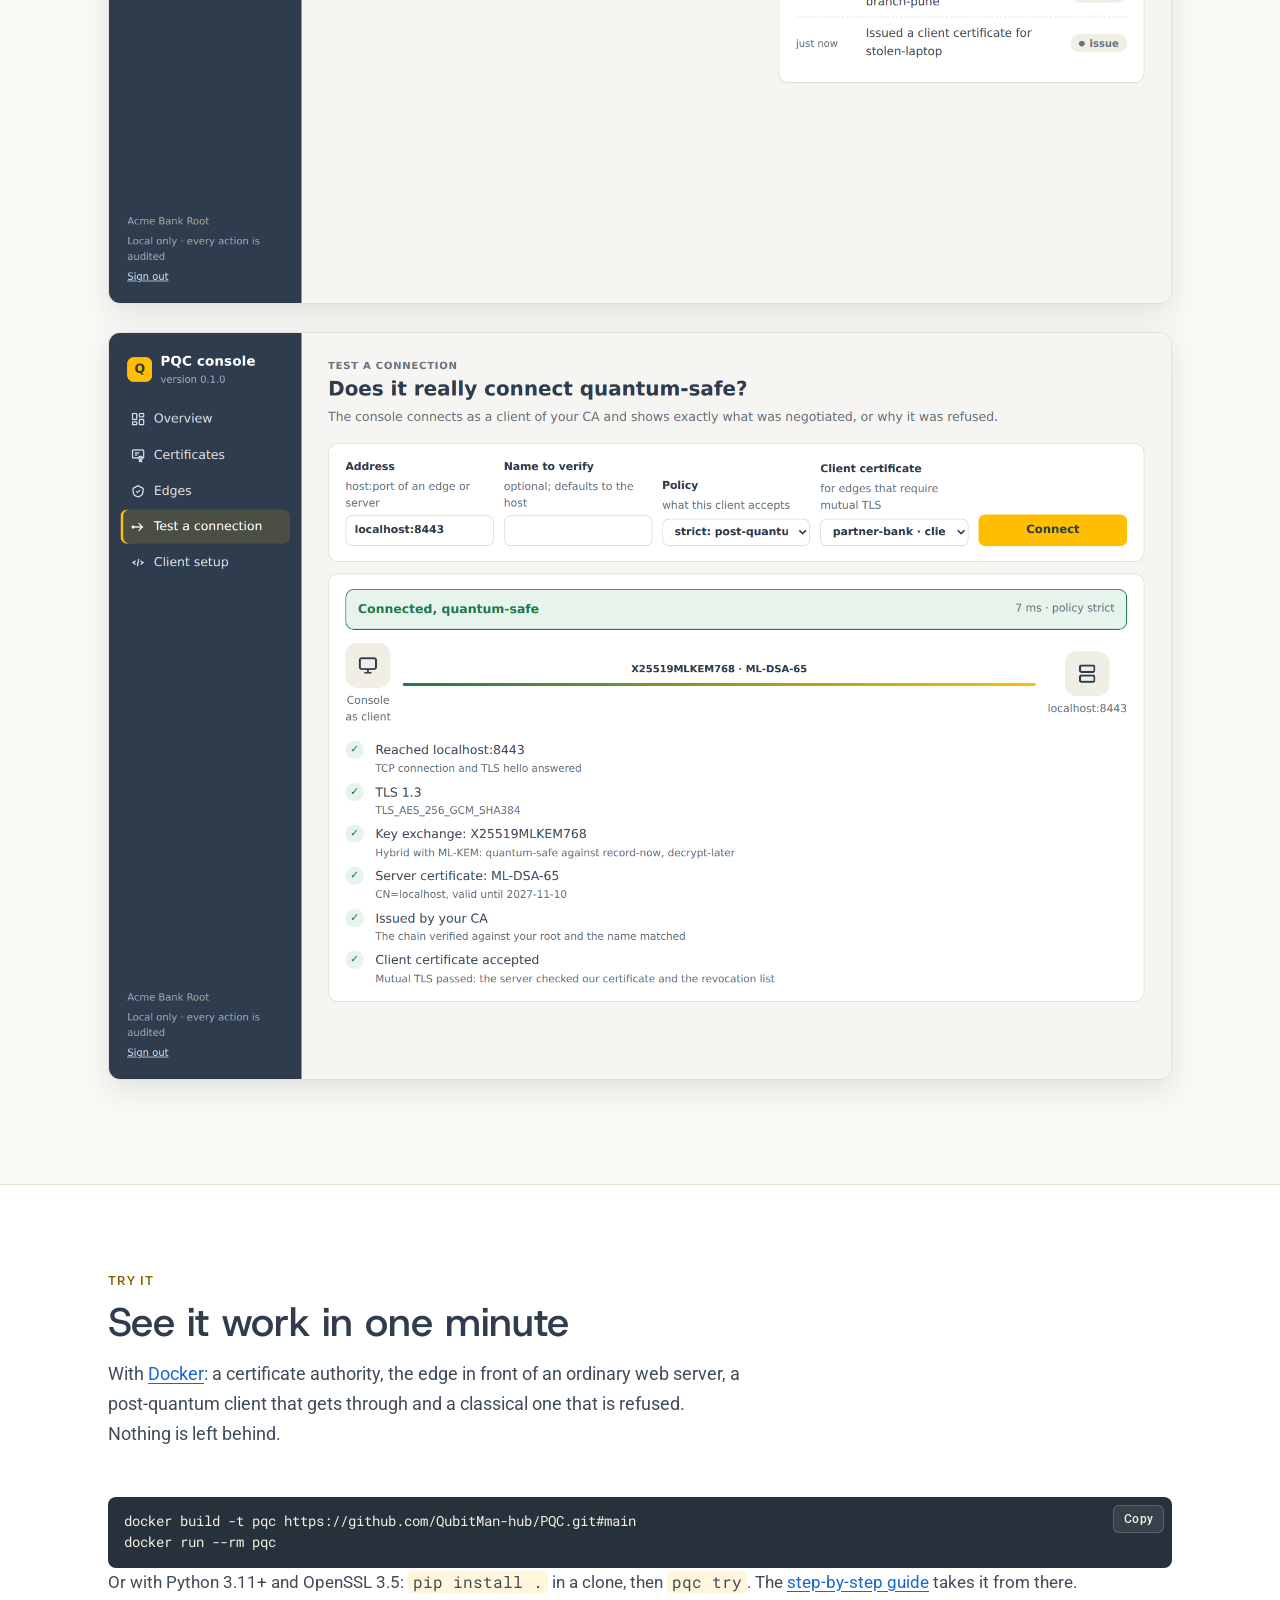
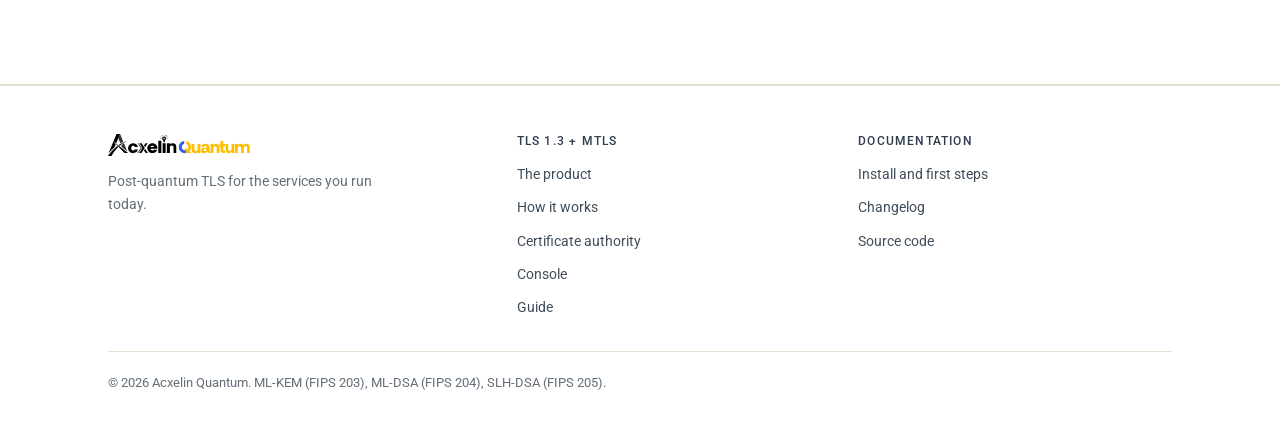
==== commit 004ed9d8: "fix: harden PQC TLS, revocation and certificate issuance Prevent CRL rollback and invalid ACME issua" ====
--- a/site/index.html
+++ b/site/index.html
@@ -67,7 +67,7 @@
         <div class="detail">
           <div><h4>What you get</h4><ul>
             <li>X25519MLKEM768 key exchange and ML-DSA certificates, with no change to the service behind it</li>
-            <li>Browsers keep working: they get a classical certificate, everything else gets ML-DSA</li>
+            <li>Trusted classical certificates for web clients; ML-DSA for strict PQC clients</li>
             <li>Mutual TLS, with revoked machines refused at their next connection</li>
           </ul></div>
           <div><h4>Behind the scenes</h4><ul>
